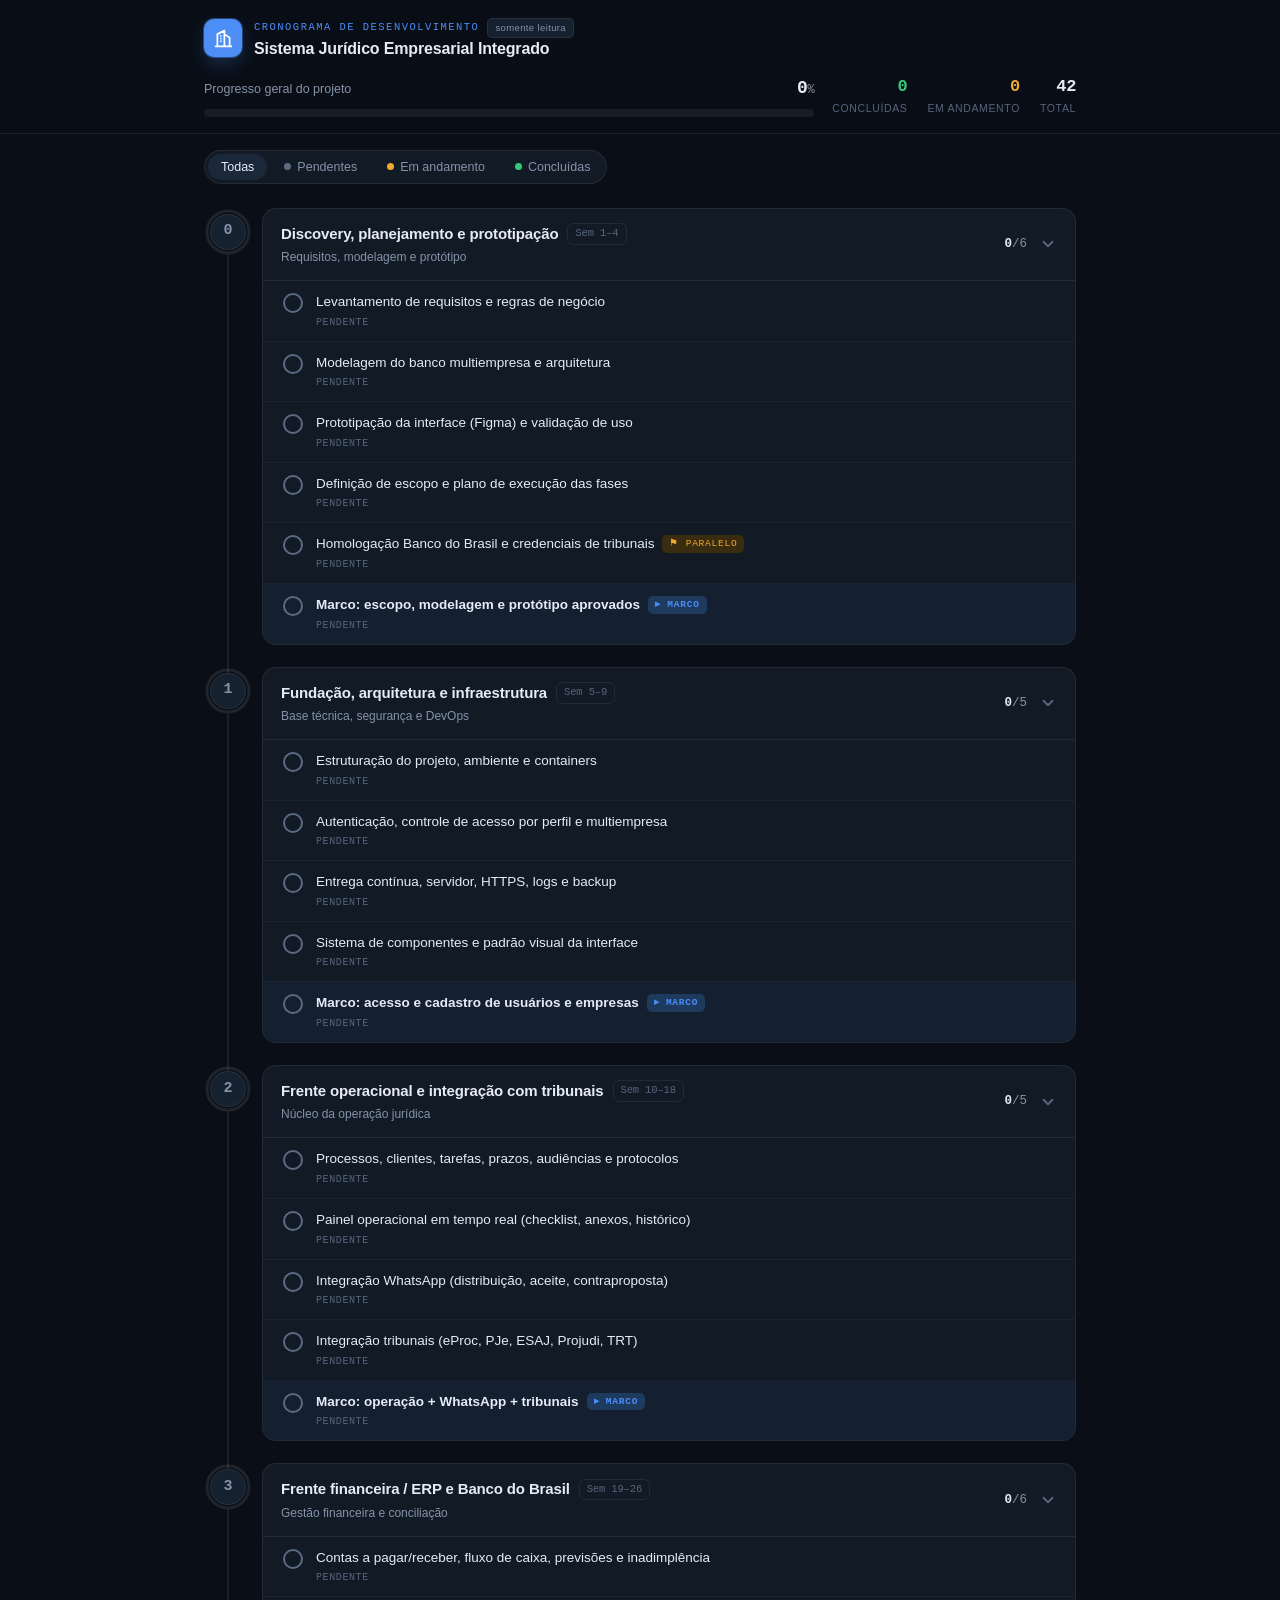
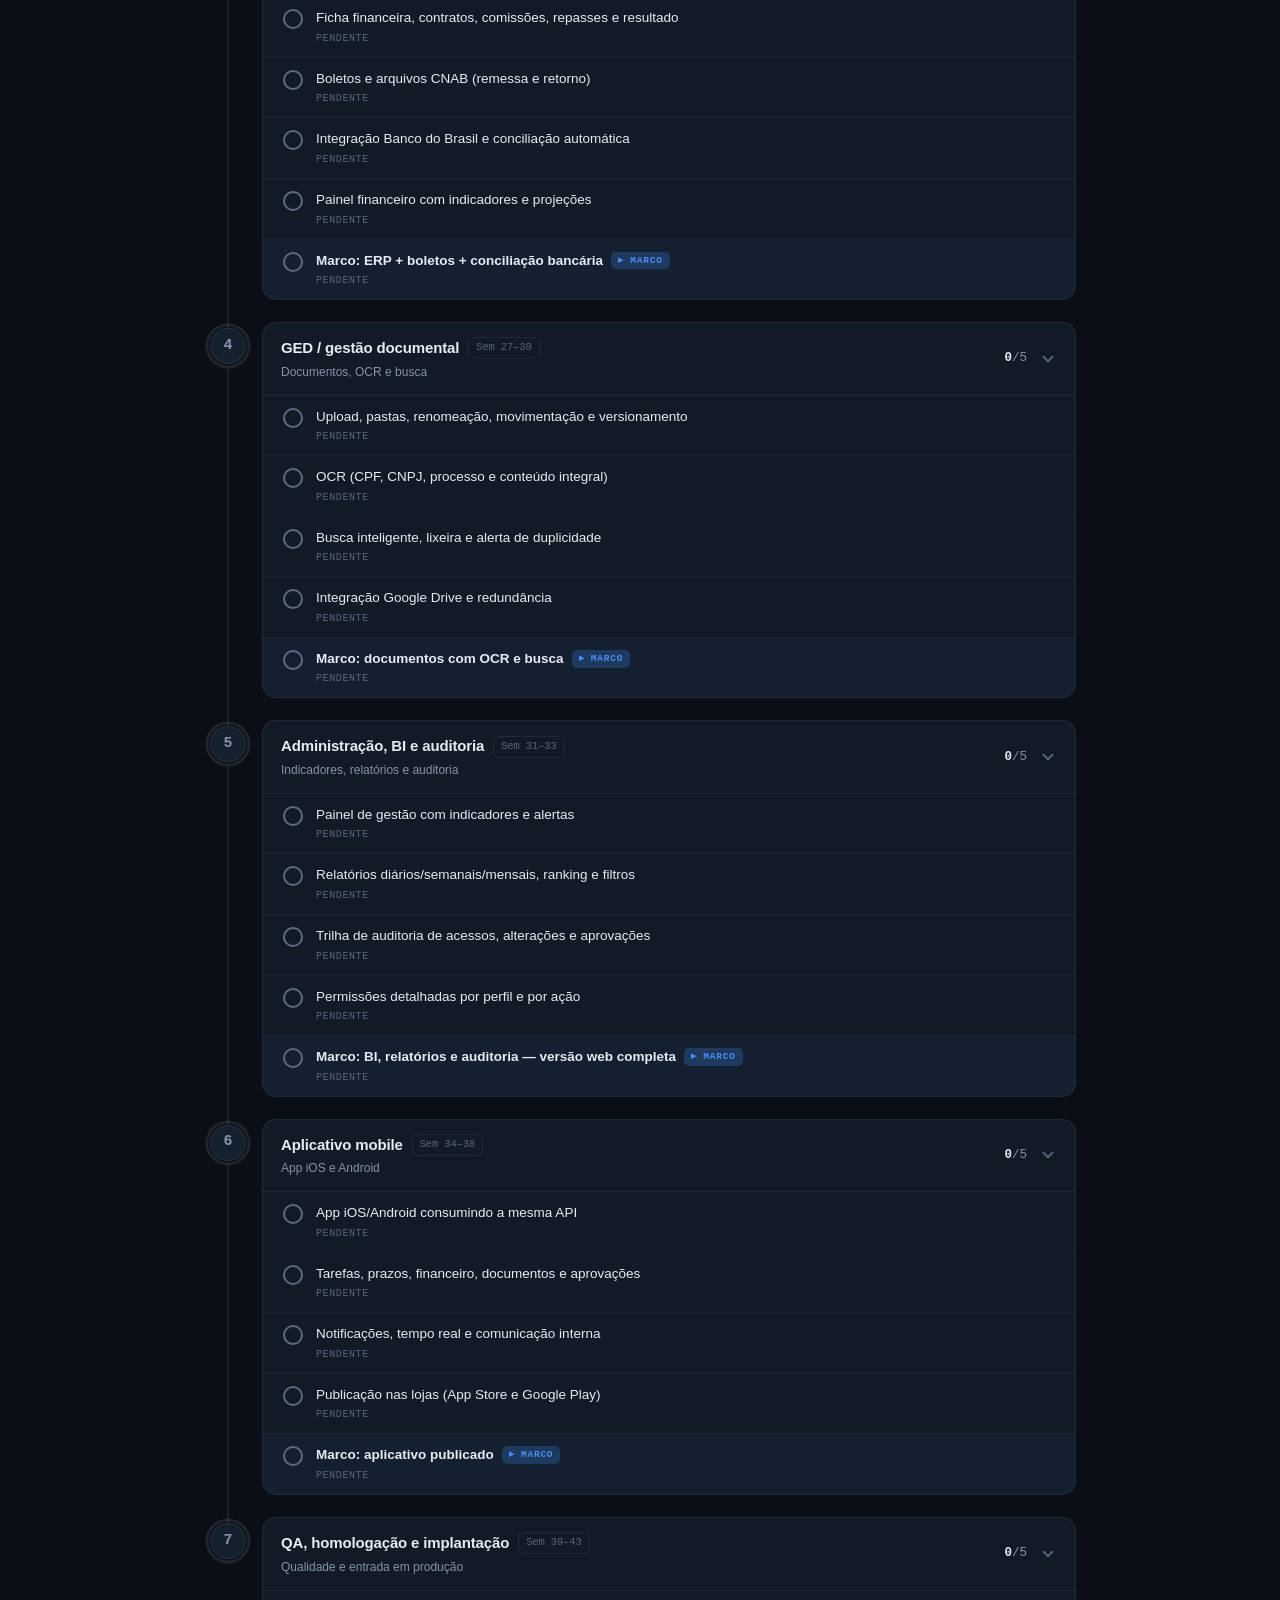
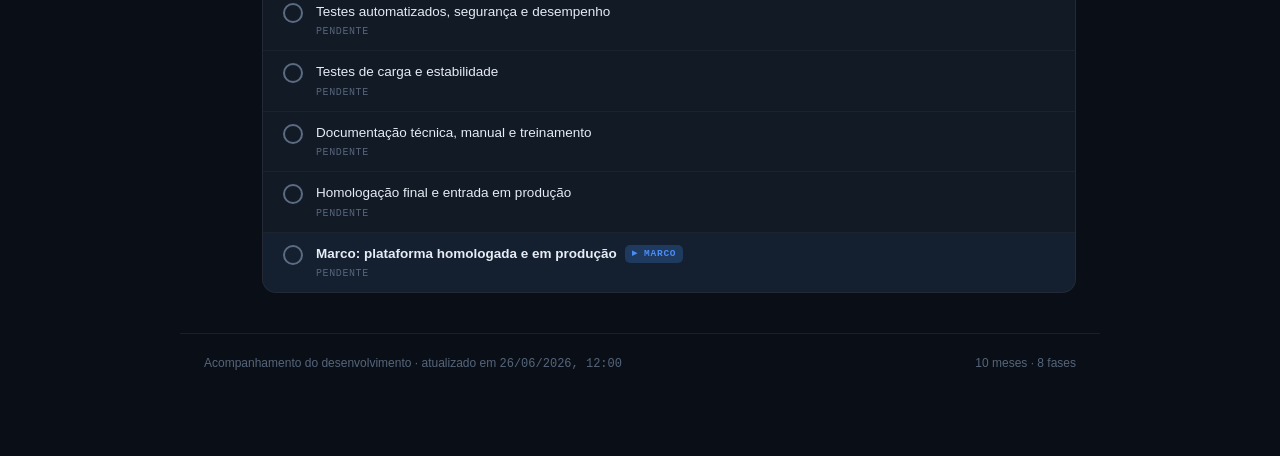
==== index.html @ 752a96cf "upload" ====
<!DOCTYPE html>
<html lang="pt-BR">
<head>
<meta charset="UTF-8">
<meta name="viewport" content="width=device-width, initial-scale=1.0">
<title>Cronograma · Sistema Jurídico Empresarial Integrado</title>
<link rel="stylesheet" href="style.css">
</head>
<body>

<header>
  <div class="head-inner">
    <div class="brand">
      <div class="mark">
        <svg viewBox="0 0 24 24" fill="none" stroke="#fff" stroke-width="2" stroke-linecap="round" stroke-linejoin="round"><path d="M3 21h18M5 21V7l8-4v18M19 21V11l-6-4"/><path d="M9 9v.01M9 12v.01M9 15v.01"/></svg>
      </div>
      <div>
        <div class="eyebrow">Cronograma de desenvolvimento <span class="ro-badge">somente leitura</span></div>
        <h1>Sistema Jurídico Empresarial Integrado</h1>
      </div>
    </div>
    <div class="prog-wrap">
      <div class="prog-main">
        <div class="prog-top">
          <span class="prog-label">Progresso geral do projeto</span>
          <span class="prog-pct"><span id="pctNum">0</span><span class="u">%</span></span>
        </div>
        <div class="bar"><div class="bar-fill" id="barFill"></div></div>
      </div>
      <div class="stats">
        <div class="stat done"><div class="v" id="stDone">0</div><div class="k">Concluídas</div></div>
        <div class="stat prog"><div class="v" id="stProg">0</div><div class="k">Em andamento</div></div>
        <div class="stat"><div class="v" id="stTotal">0</div><div class="k">Total</div></div>
      </div>
    </div>
  </div>
</header>

<div class="toolbar">
  <div class="filters">
    <button class="fbtn active" data-f="all">Todas</button>
    <button class="fbtn f-pend" data-f="0"><span class="dot"></span>Pendentes</button>
    <button class="fbtn f-prog" data-f="1"><span class="dot"></span>Em andamento</button>
    <button class="fbtn f-done" data-f="2"><span class="dot"></span>Concluídas</button>
  </div>
</div>

<main id="timeline"></main>

<footer>
  <span>Acompanhamento do desenvolvimento · atualizado em <span class="saved" id="updatedAt">—</span></span>
  <span>10 meses · 8 fases</span>
</footer>

<script src="cronograma.js"></script>
<script>
  // Carrega o progresso publicado (data.json). Se não existir, mostra tudo pendente.
  async function init(){
    let status = {}, updatedAt = null;
    try{
      const res = await fetch("data.json?ts=" + Date.now(), { cache:"no-store" });
      if(res.ok){ const d = await res.json(); status = d.status || {}; updatedAt = d.updatedAt || null; }
    }catch(e){ /* sem data.json ainda — segue com tudo pendente */ }
    buildTimeline(document.getElementById("timeline"), status, { editable:false });
    setupFilters();
    document.getElementById("updatedAt").textContent = fmtDate(updatedAt);
  }
  init();
</script>
</body>
</html>
---- style.css ----
:root{
  --bg:#0A0F17; --card:#121A26; --card-2:#162130; --hover:#1B2839;
  --line:rgba(255,255,255,.07); --line-2:rgba(255,255,255,.12);
  --txt:#E6ECF5; --muted:#8493A8; --faint:#56657B;
  --blue:#4C8DF6; --blue-d:#1E3A5F;
  --slate:#5B6B82; --amber:#F0A92E; --amber-d:#3A2C10;
  --green:#34C977; --green-d:#10301F;
  --r:10px; --r-lg:14px;
  --mono:ui-monospace,'SF Mono','JetBrains Mono',Menlo,Consolas,monospace;
  --sans:-apple-system,BlinkMacSystemFont,'Segoe UI','Inter',Roboto,Helvetica,Arial,sans-serif;
}
*{margin:0;padding:0;box-sizing:border-box}
html{-webkit-text-size-adjust:100%}
body{
  font-family:var(--sans);background:var(--bg);
  background-image:radial-gradient(1200px 600px at 80% -10%,rgba(76,141,246,.08),transparent 60%);
  color:var(--txt);line-height:1.5;-webkit-font-smoothing:antialiased;min-height:100vh;padding-bottom:64px;
}
::selection{background:rgba(76,141,246,.3)}

/* HEADER */
header{position:sticky;top:0;z-index:50;background:rgba(10,15,23,.82);
  backdrop-filter:blur(14px);border-bottom:1px solid var(--line)}
.head-inner{max-width:920px;margin:0 auto;padding:18px 24px 16px}
.brand{display:flex;align-items:center;gap:12px;margin-bottom:16px}
.mark{width:38px;height:38px;border-radius:10px;background:var(--blue);
  display:flex;align-items:center;justify-content:center;flex-shrink:0;
  box-shadow:0 0 0 1px rgba(76,141,246,.4),0 8px 24px -8px rgba(76,141,246,.6)}
.mark svg{width:21px;height:21px}
.brand h1{font-size:16px;font-weight:600;letter-spacing:-.01em;line-height:1.2}
.brand .eyebrow{font-family:var(--mono);font-size:10.5px;letter-spacing:.14em;
  text-transform:uppercase;color:var(--blue);font-weight:500;margin-bottom:1px;
  display:flex;align-items:center;gap:8px}
.ro-badge{font-family:var(--sans);font-size:9.5px;letter-spacing:.04em;color:var(--muted);
  background:var(--card-2);border:1px solid var(--line);padding:2px 7px;border-radius:5px;text-transform:none}

.prog-wrap{display:flex;align-items:center;gap:18px;flex-wrap:wrap}
.prog-main{flex:1;min-width:220px}
.prog-top{display:flex;justify-content:space-between;align-items:baseline;margin-bottom:7px}
.prog-label{font-size:12.5px;color:var(--muted)}
.prog-pct{font-family:var(--mono);font-size:18px;font-weight:600;color:var(--txt);letter-spacing:-.02em}
.prog-pct .u{font-size:12px;color:var(--muted);font-weight:500}
.bar{height:8px;border-radius:99px;background:rgba(255,255,255,.06);overflow:hidden;position:relative}
.bar-fill{height:100%;border-radius:99px;background:linear-gradient(90deg,#2EA866,#34C977);
  width:0;transition:width .5s cubic-bezier(.4,0,.2,1)}
.stats{display:flex;gap:20px}
.stat{text-align:right}
.stat .v{font-family:var(--mono);font-size:17px;font-weight:600;letter-spacing:-.02em}
.stat .k{font-size:10.5px;color:var(--faint);text-transform:uppercase;letter-spacing:.06em;margin-top:1px}
.stat.done .v{color:var(--green)} .stat.prog .v{color:var(--amber)}

/* ADMIN banner */
.admin-banner{max-width:920px;margin:14px auto 0;padding:0 24px}
.admin-banner .inner{background:var(--card);border:1px solid var(--line);border-left:3px solid var(--blue);
  border-radius:10px;padding:12px 16px;font-size:12.5px;color:var(--muted);line-height:1.55}
.admin-banner b{color:var(--txt);font-weight:600}

/* TOOLBAR */
.toolbar{max-width:920px;margin:0 auto;padding:16px 24px 4px;display:flex;align-items:center;gap:8px;flex-wrap:wrap}
.filters{display:flex;gap:4px;background:var(--card);border:1px solid var(--line);border-radius:99px;padding:3px}
.fbtn{border:none;background:none;color:var(--muted);font-family:var(--sans);font-size:12.5px;font-weight:500;
  padding:6px 13px;border-radius:99px;cursor:pointer;transition:.15s;white-space:nowrap;display:flex;align-items:center;gap:6px}
.fbtn:hover{color:var(--txt)}
.fbtn.active{background:var(--hover);color:var(--txt)}
.fbtn .dot{width:7px;height:7px;border-radius:50%}
.fbtn.f-pend .dot{background:var(--slate)} .fbtn.f-prog .dot{background:var(--amber)} .fbtn.f-done .dot{background:var(--green)}
.spacer{flex:1}
.tbtn{border:1px solid var(--line);background:var(--card);color:var(--muted);font-family:var(--sans);
  font-size:12.5px;font-weight:500;padding:7px 13px;border-radius:9px;cursor:pointer;transition:.15s;
  display:flex;align-items:center;gap:7px}
.tbtn:hover{background:var(--hover);color:var(--txt);border-color:var(--line-2)}
.tbtn svg{width:14px;height:14px}
.tbtn.primary{background:var(--blue-d);border-color:rgba(76,141,246,.4);color:#CFE0FB}
.tbtn.primary:hover{background:#244B79;color:#fff}
.tbtn.danger:hover{color:#FF6B6B;border-color:rgba(255,107,107,.3)}

/* TIMELINE */
main{max-width:920px;margin:0 auto;padding:20px 24px 0}
.phase{position:relative;padding-left:58px;padding-bottom:8px}
.phase:last-child{padding-bottom:0}
.phase::before{content:"";position:absolute;left:23px;top:46px;bottom:-8px;width:2px;background:var(--line);border-radius:2px}
.phase:last-child::before{display:none}
.phase.done::before{background:linear-gradient(180deg,var(--green),rgba(52,201,119,.25))}

.node{position:absolute;left:0;top:0;width:48px;height:48px;cursor:pointer}
.node svg{transform:rotate(-90deg)}
.node .track{stroke:rgba(255,255,255,.09)}
.node .arc{stroke:var(--blue);transition:stroke-dashoffset .5s ease,stroke .3s}
.node.done .arc{stroke:var(--green)}
.node .center{position:absolute;inset:6px;border-radius:50%;background:var(--card-2);border:1px solid var(--line);
  display:flex;align-items:center;justify-content:center;font-family:var(--mono);font-size:15px;font-weight:600;
  color:var(--muted);transition:.3s}
.node.done .center{background:var(--green-d);border-color:rgba(52,201,119,.4);color:var(--green)}
.node.active .center{color:var(--txt)}
.node .center svg{width:18px;height:18px;transform:none}

.pcard{background:var(--card);border:1px solid var(--line);border-radius:var(--r-lg);overflow:hidden;margin-bottom:14px;transition:border-color .2s}
.pcard:hover{border-color:var(--line-2)}
.phead{display:flex;align-items:center;gap:12px;padding:14px 18px;cursor:pointer;user-select:none}
.phead:hover{background:rgba(255,255,255,.015)}
.ptitle{flex:1;min-width:0}
.ptitle .nm{font-size:15px;font-weight:600;letter-spacing:-.01em;display:flex;align-items:center;gap:9px}
.ptitle .wk{font-family:var(--mono);font-size:10.5px;color:var(--faint);font-weight:500;padding:2px 7px;border:1px solid var(--line);border-radius:6px;white-space:nowrap}
.ptitle .meta{font-size:12px;color:var(--muted);margin-top:3px}
.pcount{font-family:var(--mono);font-size:12.5px;color:var(--muted);white-space:nowrap}
.pcount b{color:var(--txt);font-weight:600}
.chev{color:var(--faint);transition:transform .25s;flex-shrink:0}
.chev svg{width:18px;height:18px;display:block}
.pcard.collapsed .chev{transform:rotate(-90deg)}

.tasks{border-top:1px solid var(--line);max-height:2000px;overflow:hidden;transition:max-height .3s ease}
.pcard.collapsed .tasks{max-height:0;border-top-color:transparent}

.task{display:flex;align-items:flex-start;gap:13px;padding:11px 18px 11px 20px;
  border-bottom:1px solid rgba(255,255,255,.04);transition:background .15s;cursor:pointer}
.task:last-child{border-bottom:none}
.task:hover{background:rgba(255,255,255,.02)}
.task.hidden{display:none}
.tdot{width:20px;height:20px;border-radius:50%;border:2px solid var(--slate);flex-shrink:0;margin-top:1px;
  position:relative;transition:.2s;display:flex;align-items:center;justify-content:center}
.tdot svg{width:12px;height:12px;opacity:0;transition:.2s;color:#06140C}
.task[data-s="1"] .tdot{border-color:var(--amber);background:transparent}
.task[data-s="1"] .tdot::after{content:"";width:9px;height:9px;border-radius:50%;background:var(--amber)}
.task[data-s="2"] .tdot{border-color:var(--green);background:var(--green)}
.task[data-s="2"] .tdot svg{opacity:1}
.task:active .tdot{transform:scale(.85)}
.tbody{flex:1;min-width:0}
.ttext{font-size:13.5px;color:var(--txt);transition:.2s;line-height:1.45}
.task[data-s="2"] .ttext{color:var(--muted);text-decoration:line-through;text-decoration-color:rgba(255,255,255,.2)}
.tstatus{font-family:var(--mono);font-size:10px;text-transform:uppercase;letter-spacing:.06em;margin-top:3px;color:var(--faint);transition:.2s}
.task[data-s="1"] .tstatus{color:var(--amber)} .task[data-s="2"] .tstatus{color:var(--green)}
.task.milestone .ttext{font-weight:600}
.task.milestone{background:rgba(76,141,246,.04)}
.mflag{display:inline-flex;align-items:center;gap:5px;font-family:var(--mono);font-size:9.5px;text-transform:uppercase;
  letter-spacing:.08em;color:var(--blue);background:var(--blue-d);padding:2px 7px;border-radius:5px;margin-left:8px;vertical-align:2px}

/* read-only mode: client cannot edit */
main.readonly .task{cursor:default}
main.readonly .task:hover{background:transparent}
main.readonly .task:active .tdot{transform:none}
main.readonly .node{cursor:default}

footer{max-width:920px;margin:40px auto 0;padding:20px 24px;border-top:1px solid var(--line);
  font-size:12px;color:var(--faint);display:flex;justify-content:space-between;flex-wrap:wrap;gap:8px}
footer .saved{font-family:var(--mono)}
footer a{color:var(--muted);text-decoration:none}footer a:hover{color:var(--blue)}

/* toast */
.toast{position:fixed;bottom:24px;left:50%;transform:translateX(-50%) translateY(20px);background:var(--card-2);
  border:1px solid var(--line-2);color:var(--txt);font-size:13px;padding:11px 18px;border-radius:10px;
  box-shadow:0 12px 40px -8px rgba(0,0,0,.6);opacity:0;pointer-events:none;transition:.25s;z-index:100;
  display:flex;align-items:center;gap:9px}
.toast.show{opacity:1;transform:translateX(-50%) translateY(0)}
.toast svg{width:16px;height:16px;color:var(--green)}

@media(max-width:560px){
  .head-inner,.toolbar,main,.admin-banner{padding-left:16px;padding-right:16px}
  .stats{width:100%;justify-content:flex-start;gap:24px}
  .stat{text-align:left}
  .phase{padding-left:50px}
  .ptitle .wk{display:none}
  .phead{padding:12px 14px}
  .task{padding:11px 14px 11px 16px}
}
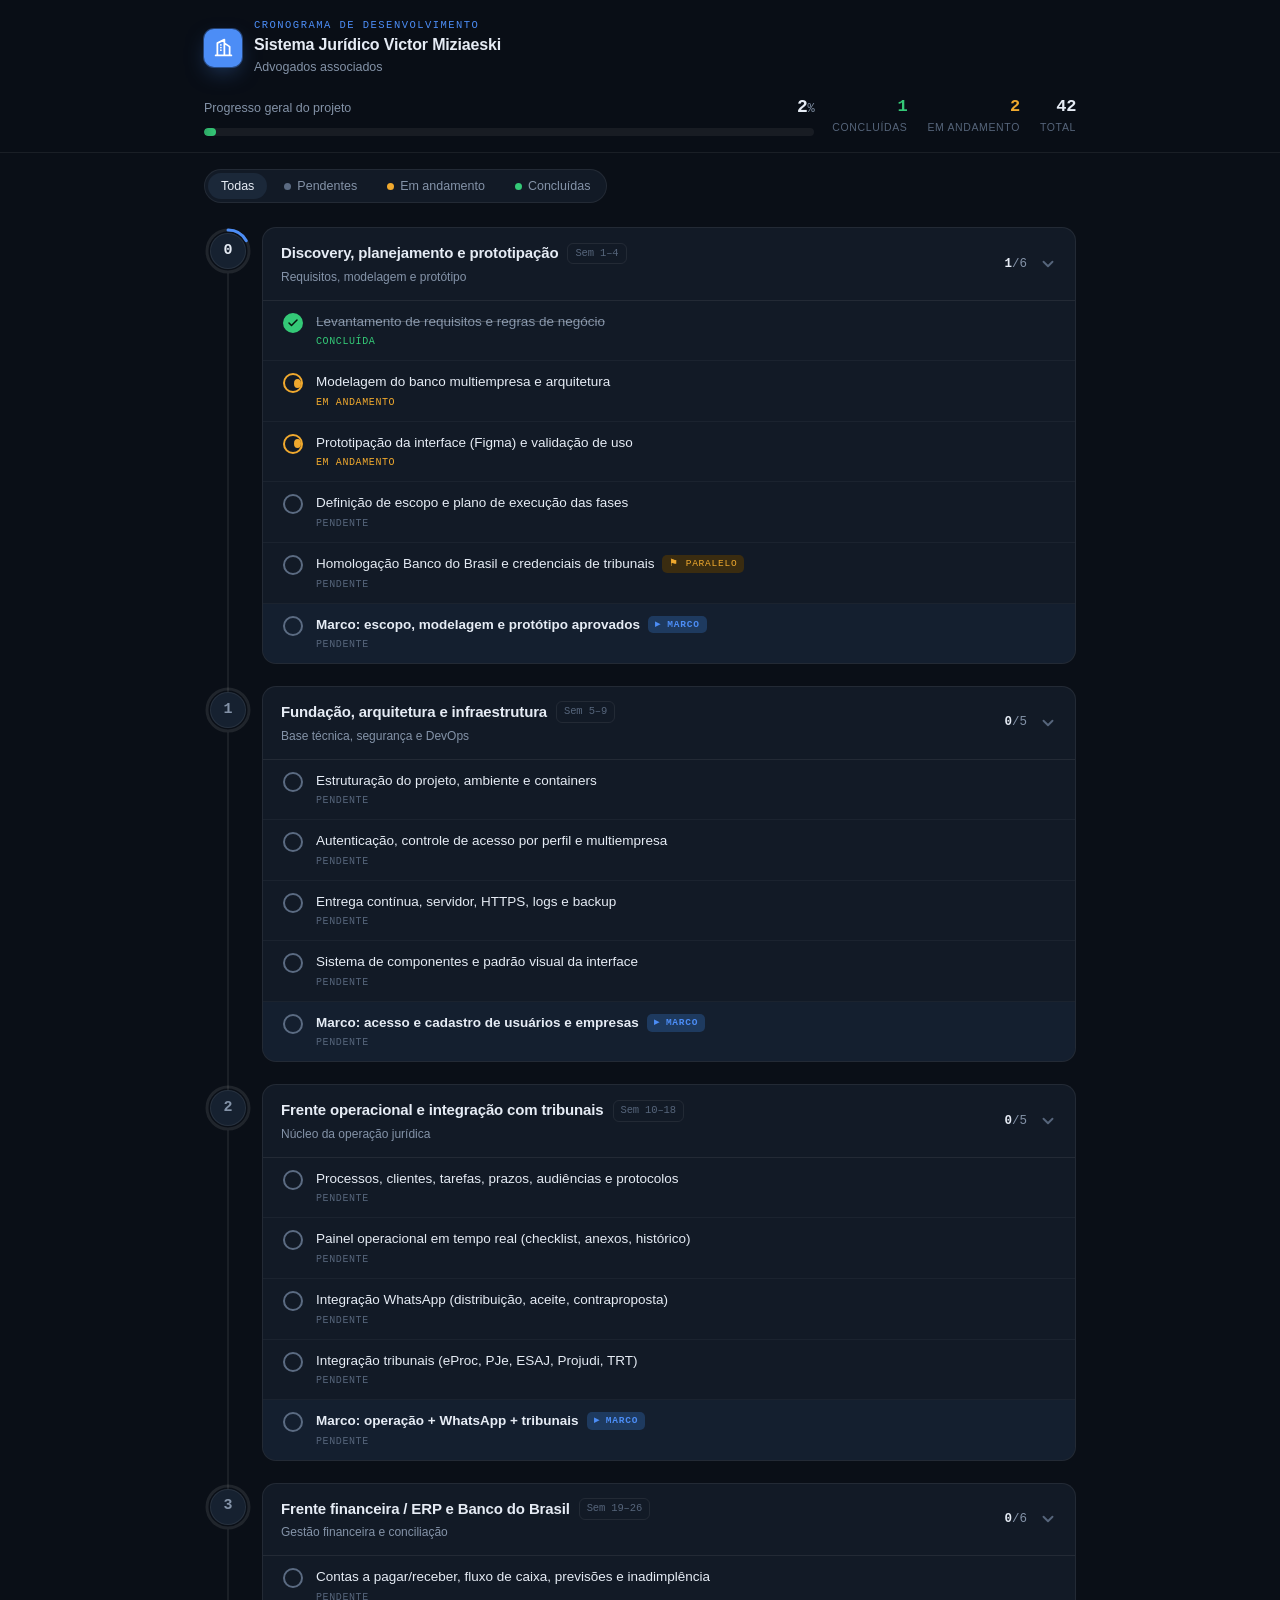
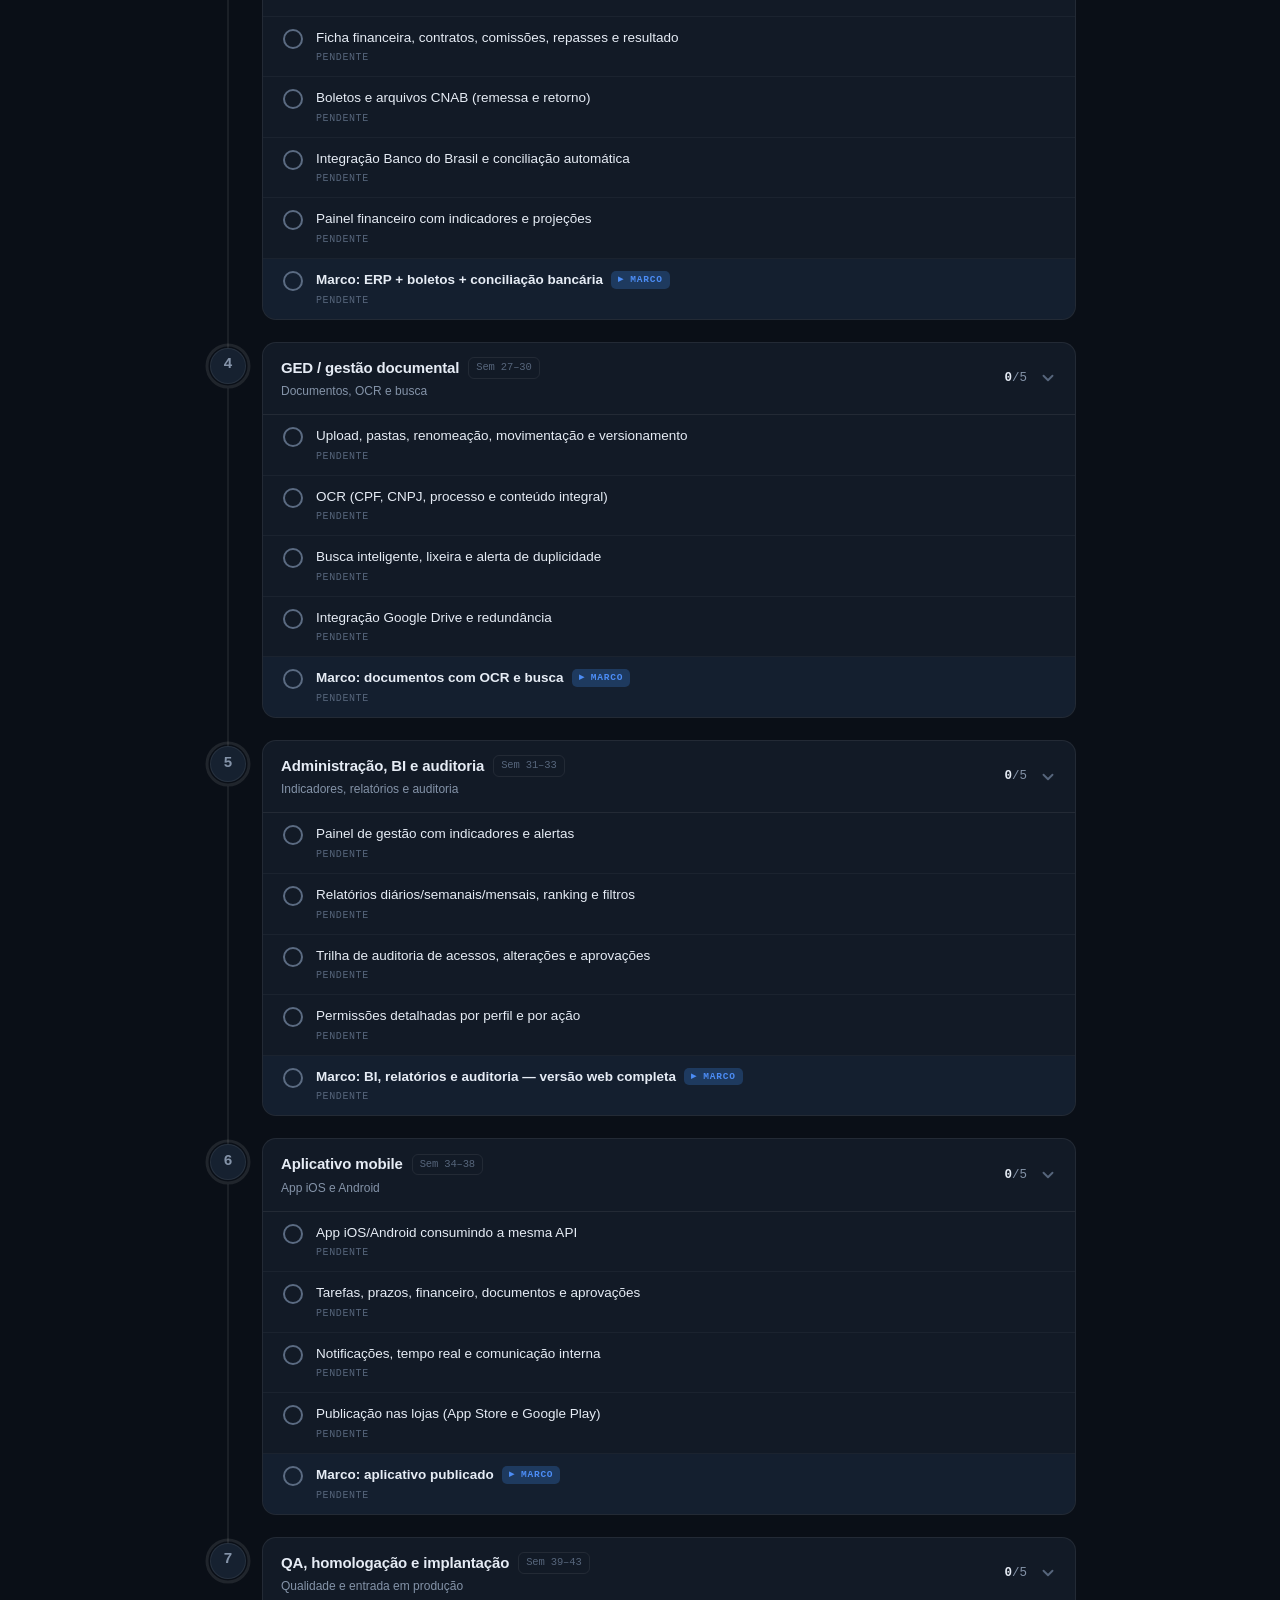
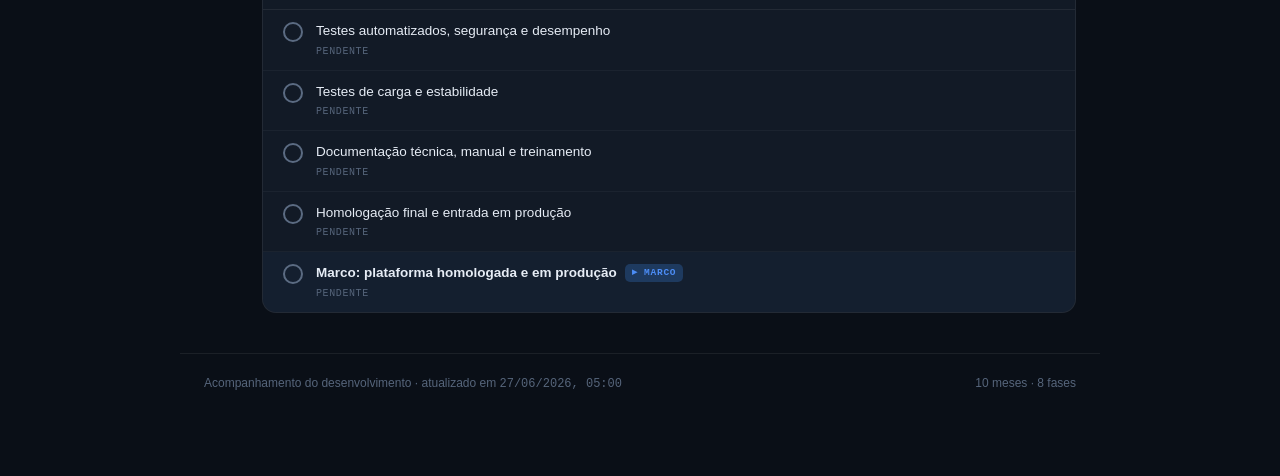
==== commit 420aaac5: "ajuste titulo e nome" ====
--- a/index.html
+++ b/index.html
@@ -3,7 +3,7 @@
 <head>
 <meta charset="UTF-8">
 <meta name="viewport" content="width=device-width, initial-scale=1.0">
-<title>Cronograma · Sistema Jurídico Empresarial Integrado</title>
+<title>Cronograma · Sistema Jurídico Victor Miziaeski</title>
 <link rel="stylesheet" href="style.css">
 </head>
 <body>
@@ -15,8 +15,9 @@
         <svg viewBox="0 0 24 24" fill="none" stroke="#fff" stroke-width="2" stroke-linecap="round" stroke-linejoin="round"><path d="M3 21h18M5 21V7l8-4v18M19 21V11l-6-4"/><path d="M9 9v.01M9 12v.01M9 15v.01"/></svg>
       </div>
       <div>
-        <div class="eyebrow">Cronograma de desenvolvimento <span class="ro-badge">somente leitura</span></div>
-        <h1>Sistema Jurídico Empresarial Integrado</h1>
+        <div class="eyebrow">Cronograma de desenvolvimento</div>
+        <h1>Sistema Jurídico Victor Miziaeski</h1>
+        <span class="prog-label">Advogados associados</span>
       </div>
     </div>
     <div class="prog-wrap">
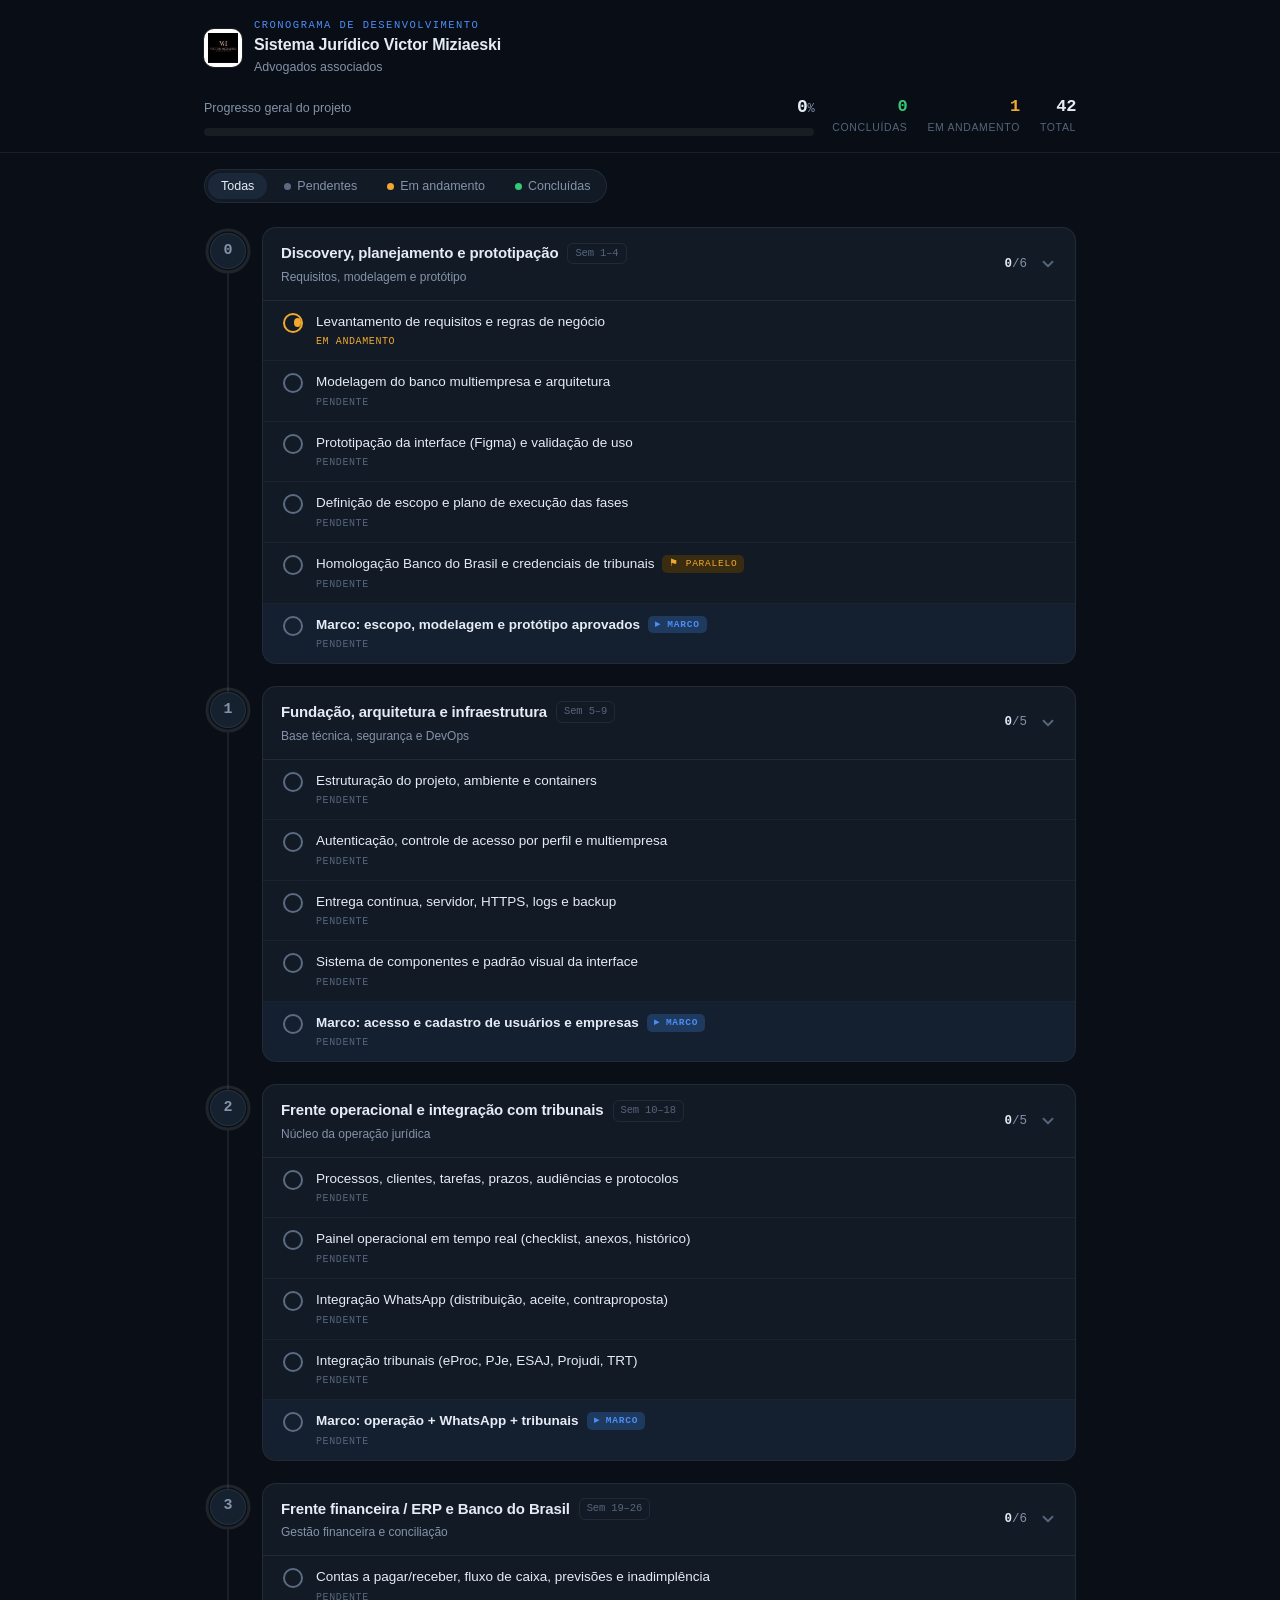
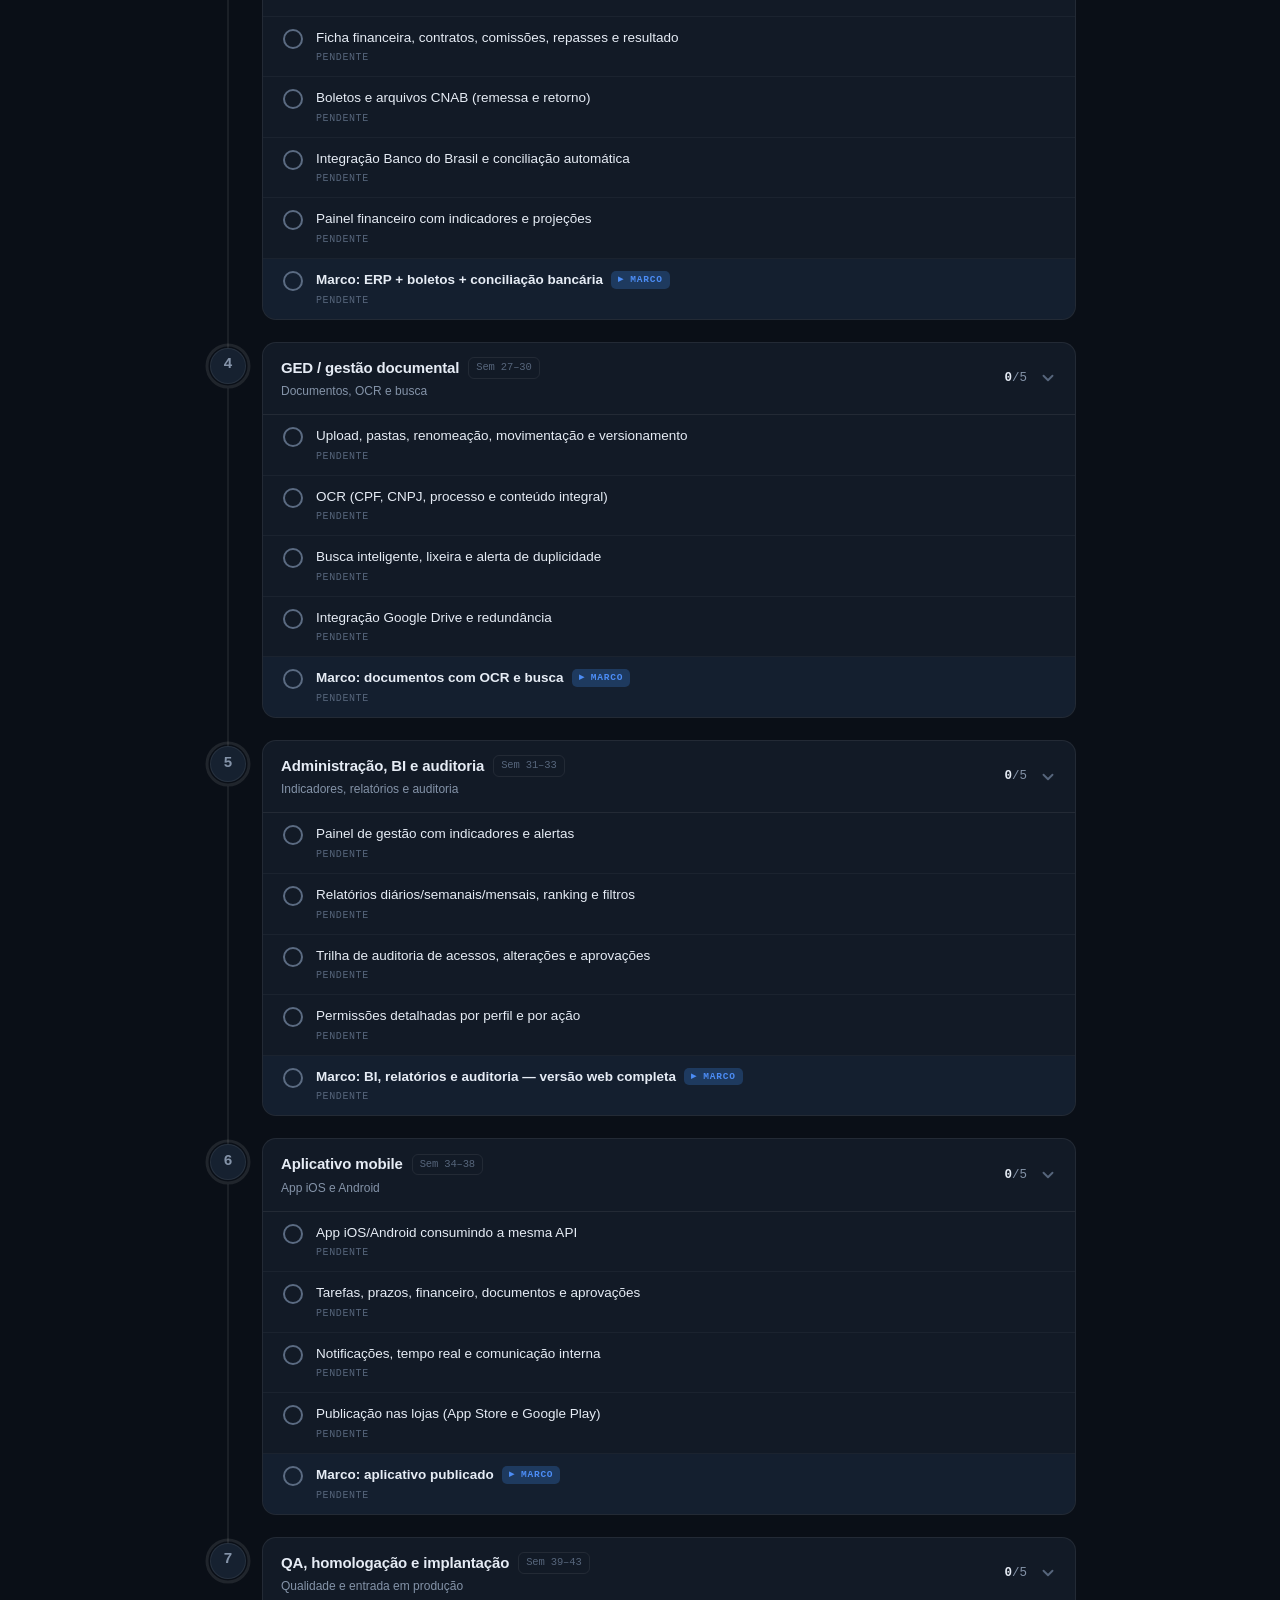
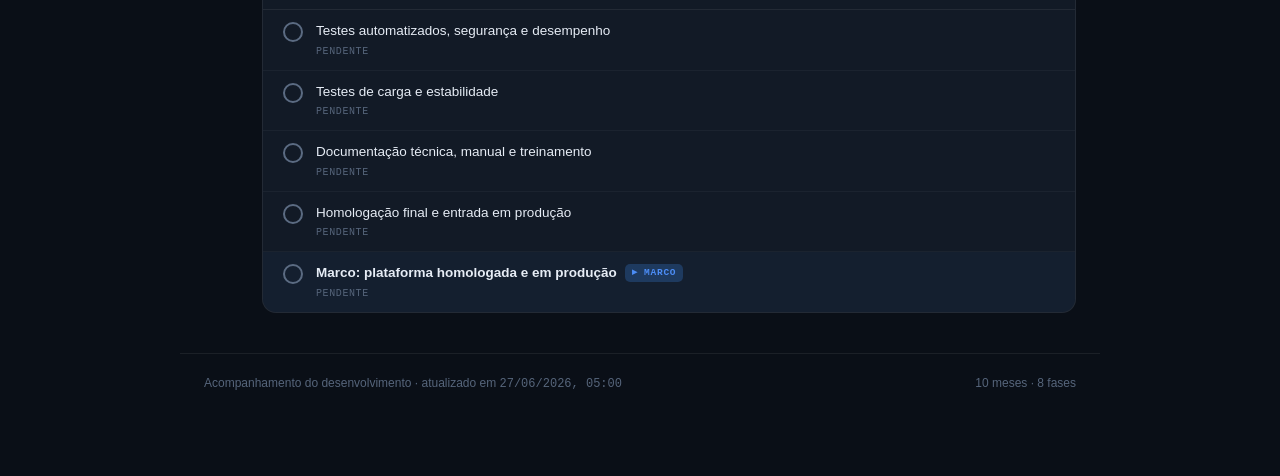
==== commit 58094c3c: "troca de logo" ====
--- a/index.html
+++ b/index.html
@@ -1,72 +1,86 @@
 <!DOCTYPE html>
 <html lang="pt-BR">
+
 <head>
-<meta charset="UTF-8">
-<meta name="viewport" content="width=device-width, initial-scale=1.0">
-<title>Cronograma · Sistema Jurídico Victor Miziaeski</title>
-<link rel="stylesheet" href="style.css">
+  <meta charset="UTF-8">
+  <meta name="viewport" content="width=device-width, initial-scale=1.0">
+  <title>Cronograma · Sistema Jurídico Victor Miziaeski</title>
+  <link rel="stylesheet" href="style.css">
 </head>
+
 <body>
 
-<header>
-  <div class="head-inner">
-    <div class="brand">
-      <div class="mark">
-        <svg viewBox="0 0 24 24" fill="none" stroke="#fff" stroke-width="2" stroke-linecap="round" stroke-linejoin="round"><path d="M3 21h18M5 21V7l8-4v18M19 21V11l-6-4"/><path d="M9 9v.01M9 12v.01M9 15v.01"/></svg>
+  <header>
+    <div class="head-inner">
+      <div class="brand">
+        <div class="mark">
+          <img src="logo.png" alt="Logo do escritório">
+        </div>
+        <div>
+          <div class="eyebrow">Cronograma de desenvolvimento</div>
+          <h1>Sistema Jurídico Victor Miziaeski</h1>
+          <span class="prog-label">Advogados associados</span>
+        </div>
       </div>
-      <div>
-        <div class="eyebrow">Cronograma de desenvolvimento</div>
-        <h1>Sistema Jurídico Victor Miziaeski</h1>
-        <span class="prog-label">Advogados associados</span>
+      <div class="prog-wrap">
+        <div class="prog-main">
+          <div class="prog-top">
+            <span class="prog-label">Progresso geral do projeto</span>
+            <span class="prog-pct"><span id="pctNum">0</span><span class="u">%</span></span>
+          </div>
+          <div class="bar">
+            <div class="bar-fill" id="barFill"></div>
+          </div>
+        </div>
+        <div class="stats">
+          <div class="stat done">
+            <div class="v" id="stDone">0</div>
+            <div class="k">Concluídas</div>
+          </div>
+          <div class="stat prog">
+            <div class="v" id="stProg">0</div>
+            <div class="k">Em andamento</div>
+          </div>
+          <div class="stat">
+            <div class="v" id="stTotal">0</div>
+            <div class="k">Total</div>
+          </div>
+        </div>
       </div>
     </div>
-    <div class="prog-wrap">
-      <div class="prog-main">
-        <div class="prog-top">
-          <span class="prog-label">Progresso geral do projeto</span>
-          <span class="prog-pct"><span id="pctNum">0</span><span class="u">%</span></span>
-        </div>
-        <div class="bar"><div class="bar-fill" id="barFill"></div></div>
-      </div>
-      <div class="stats">
-        <div class="stat done"><div class="v" id="stDone">0</div><div class="k">Concluídas</div></div>
-        <div class="stat prog"><div class="v" id="stProg">0</div><div class="k">Em andamento</div></div>
-        <div class="stat"><div class="v" id="stTotal">0</div><div class="k">Total</div></div>
-      </div>
+  </header>
+
+  <div class="toolbar">
+    <div class="filters">
+      <button class="fbtn active" data-f="all">Todas</button>
+      <button class="fbtn f-pend" data-f="0"><span class="dot"></span>Pendentes</button>
+      <button class="fbtn f-prog" data-f="1"><span class="dot"></span>Em andamento</button>
+      <button class="fbtn f-done" data-f="2"><span class="dot"></span>Concluídas</button>
     </div>
   </div>
-</header>
 
-<div class="toolbar">
-  <div class="filters">
-    <button class="fbtn active" data-f="all">Todas</button>
-    <button class="fbtn f-pend" data-f="0"><span class="dot"></span>Pendentes</button>
-    <button class="fbtn f-prog" data-f="1"><span class="dot"></span>Em andamento</button>
-    <button class="fbtn f-done" data-f="2"><span class="dot"></span>Concluídas</button>
-  </div>
-</div>
+  <main id="timeline"></main>
 
-<main id="timeline"></main>
+  <footer>
+    <span>Acompanhamento do desenvolvimento · atualizado em <span class="saved" id="updatedAt">—</span></span>
+    <span>10 meses · 8 fases</span>
+  </footer>
 
-<footer>
-  <span>Acompanhamento do desenvolvimento · atualizado em <span class="saved" id="updatedAt">—</span></span>
-  <span>10 meses · 8 fases</span>
-</footer>
+  <script src="cronograma.js"></script>
+  <script>
+    // Carrega o progresso publicado (data.json). Se não existir, mostra tudo pendente.
+    async function init() {
+      let status = {}, updatedAt = null;
+      try {
+        const res = await fetch("data.json?ts=" + Date.now(), { cache: "no-store" });
+        if (res.ok) { const d = await res.json(); status = d.status || {}; updatedAt = d.updatedAt || null; }
+      } catch (e) { /* sem data.json ainda — segue com tudo pendente */ }
+      buildTimeline(document.getElementById("timeline"), status, { editable: false });
+      setupFilters();
+      document.getElementById("updatedAt").textContent = fmtDate(updatedAt);
+    }
+    init();
+  </script>
+</body>
 
-<script src="cronograma.js"></script>
-<script>
-  // Carrega o progresso publicado (data.json). Se não existir, mostra tudo pendente.
-  async function init(){
-    let status = {}, updatedAt = null;
-    try{
-      const res = await fetch("data.json?ts=" + Date.now(), { cache:"no-store" });
-      if(res.ok){ const d = await res.json(); status = d.status || {}; updatedAt = d.updatedAt || null; }
-    }catch(e){ /* sem data.json ainda — segue com tudo pendente */ }
-    buildTimeline(document.getElementById("timeline"), status, { editable:false });
-    setupFilters();
-    document.getElementById("updatedAt").textContent = fmtDate(updatedAt);
-  }
-  init();
-</script>
-</body>
-</html>
+</html>
--- a/style.css
+++ b/style.css
@@ -27,6 +27,8 @@
   display:flex;align-items:center;justify-content:center;flex-shrink:0;
   box-shadow:0 0 0 1px rgba(76,141,246,.4),0 8px 24px -8px rgba(76,141,246,.6)}
 .mark svg{width:21px;height:21px}
+.mark:has(img){background:#fff;box-shadow:0 0 0 1px var(--line);padding:4px}
+.mark img{width:100%;height:100%;object-fit:contain;display:block}
 .brand h1{font-size:16px;font-weight:600;letter-spacing:-.01em;line-height:1.2}
 .brand .eyebrow{font-family:var(--mono);font-size:10.5px;letter-spacing:.14em;
   text-transform:uppercase;color:var(--blue);font-weight:500;margin-bottom:1px;
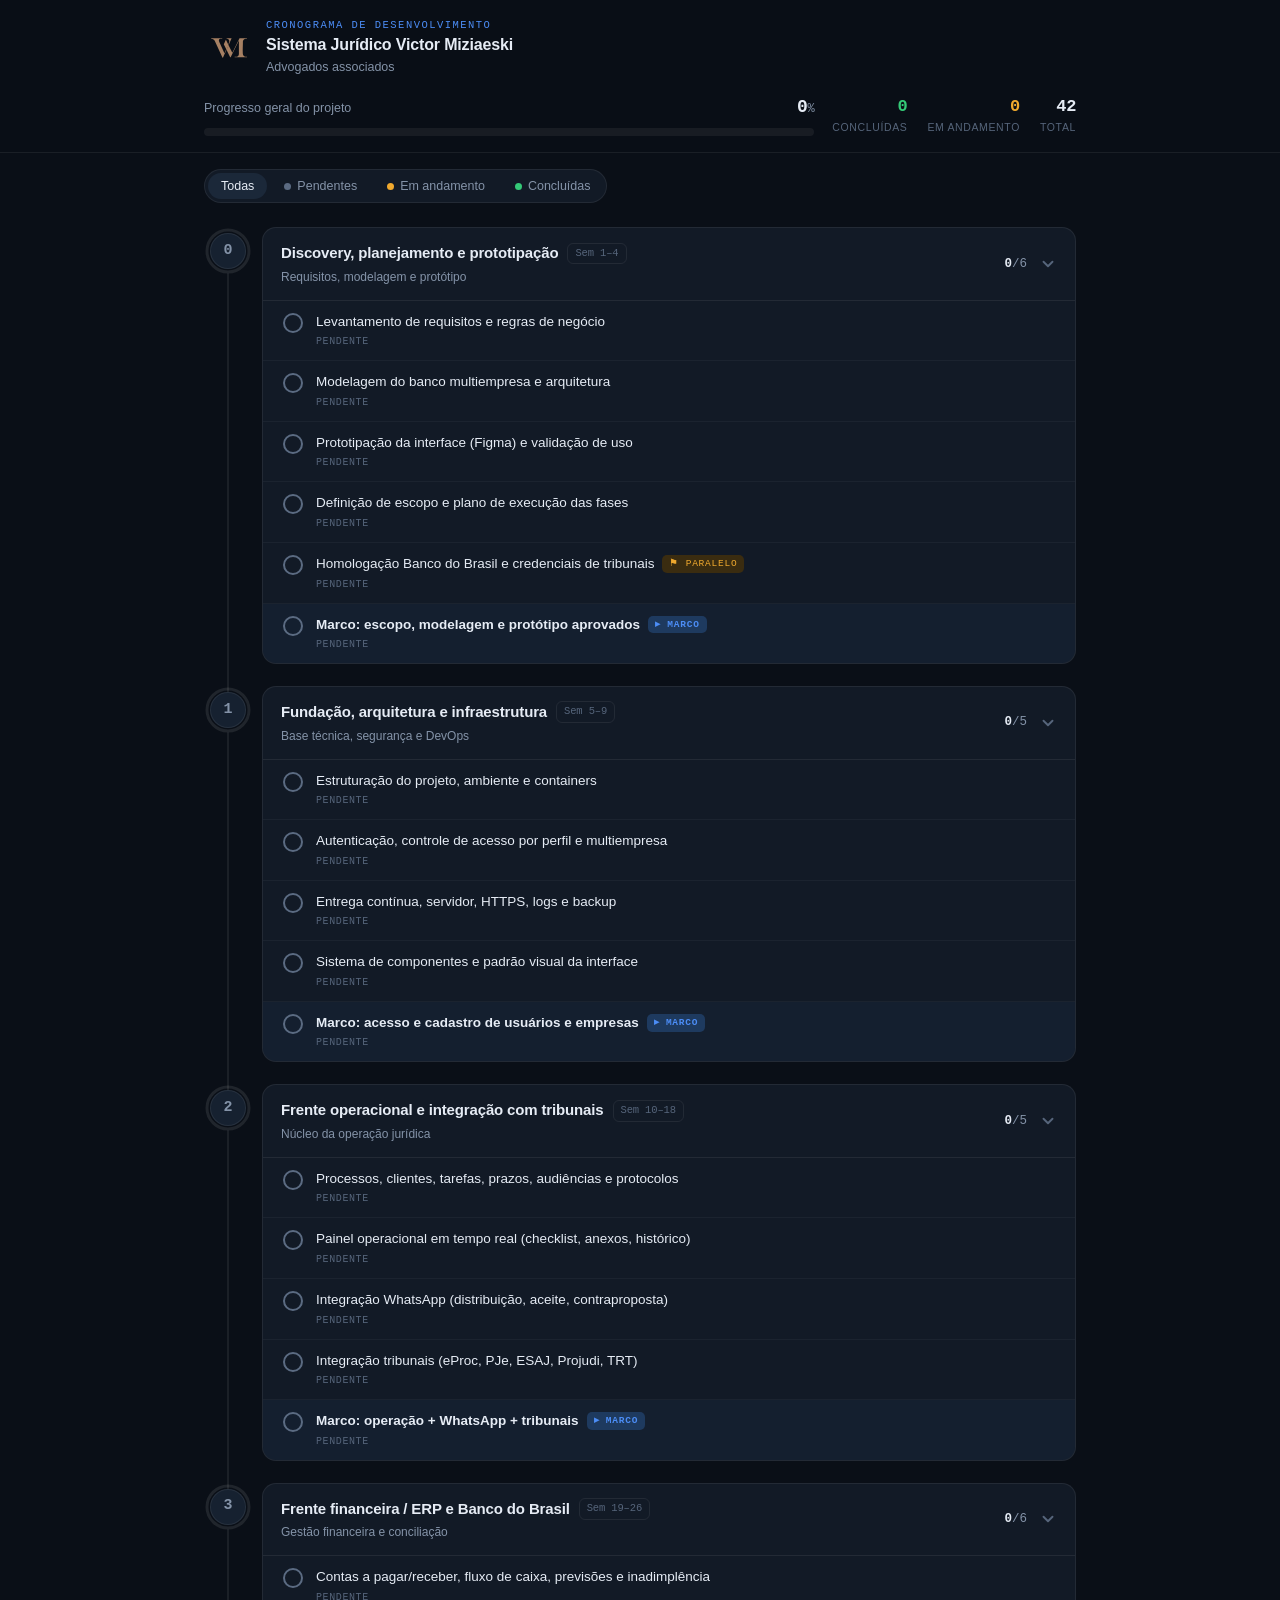
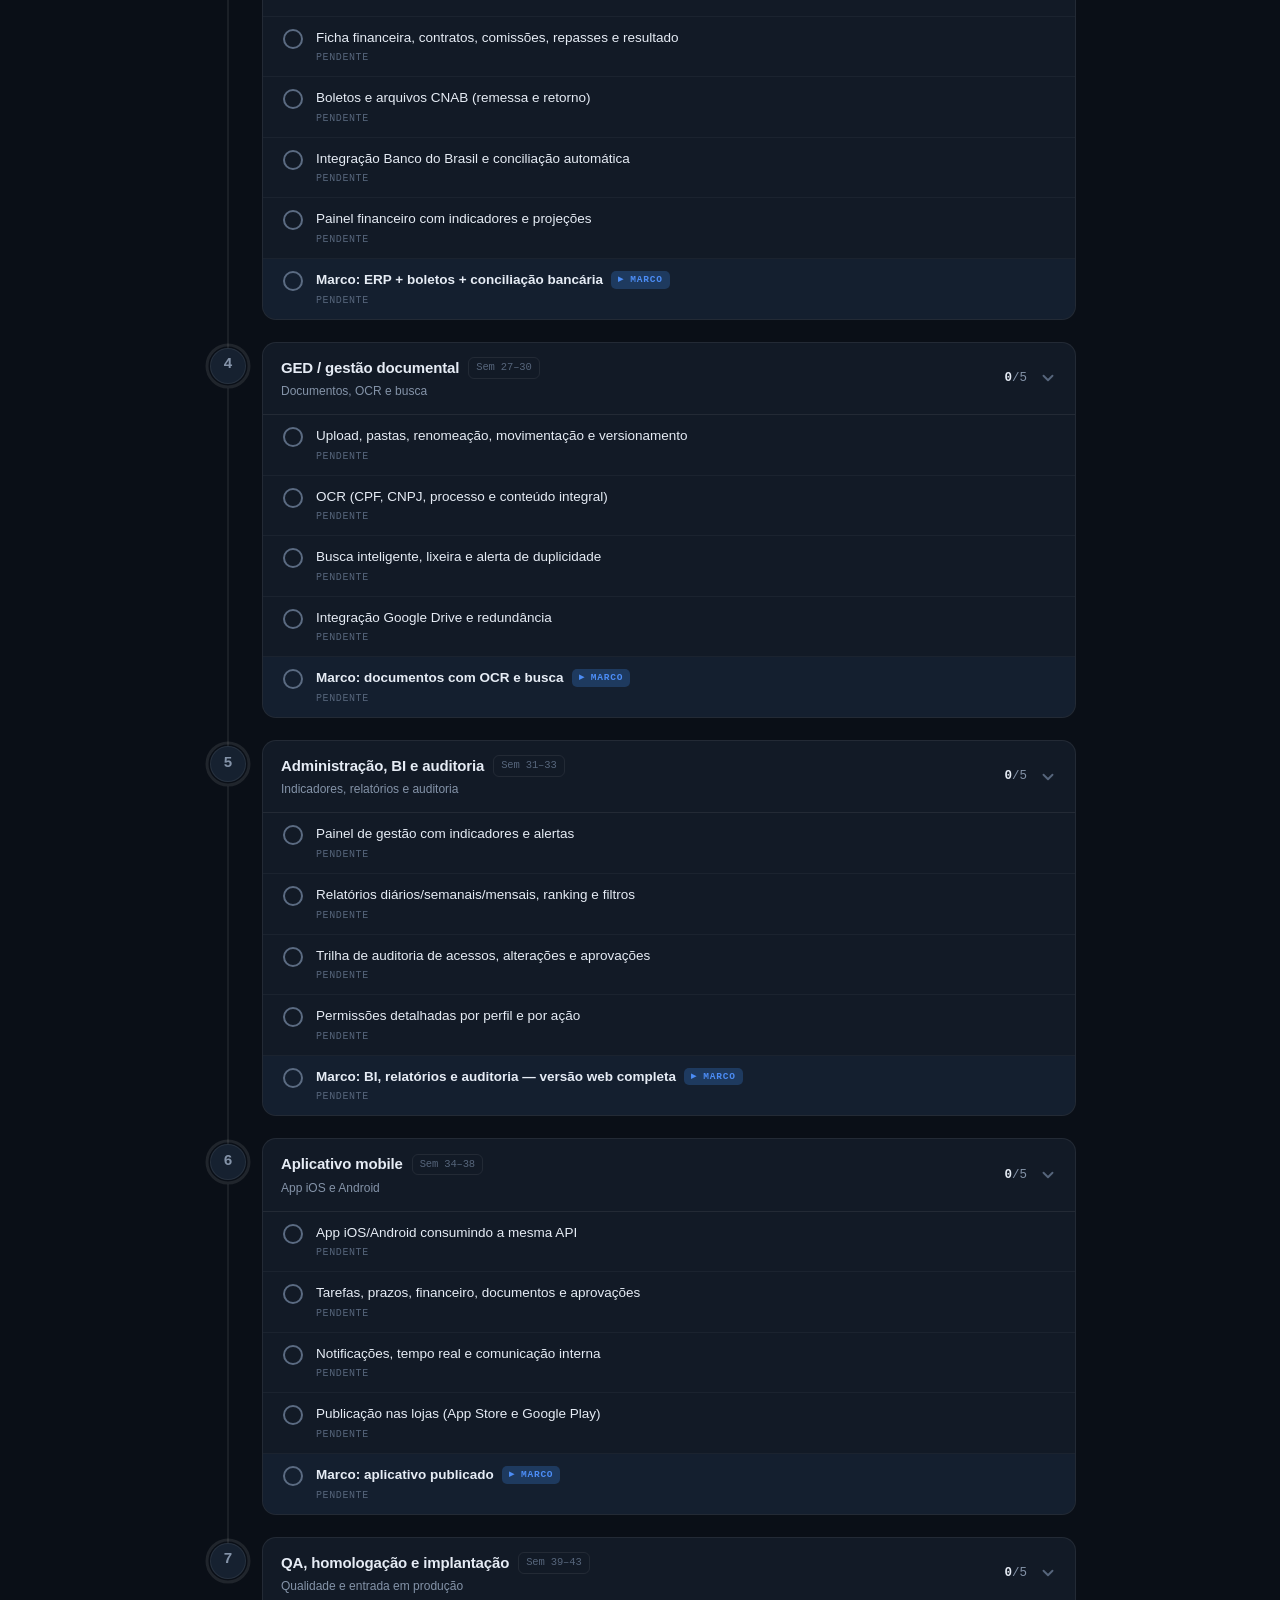
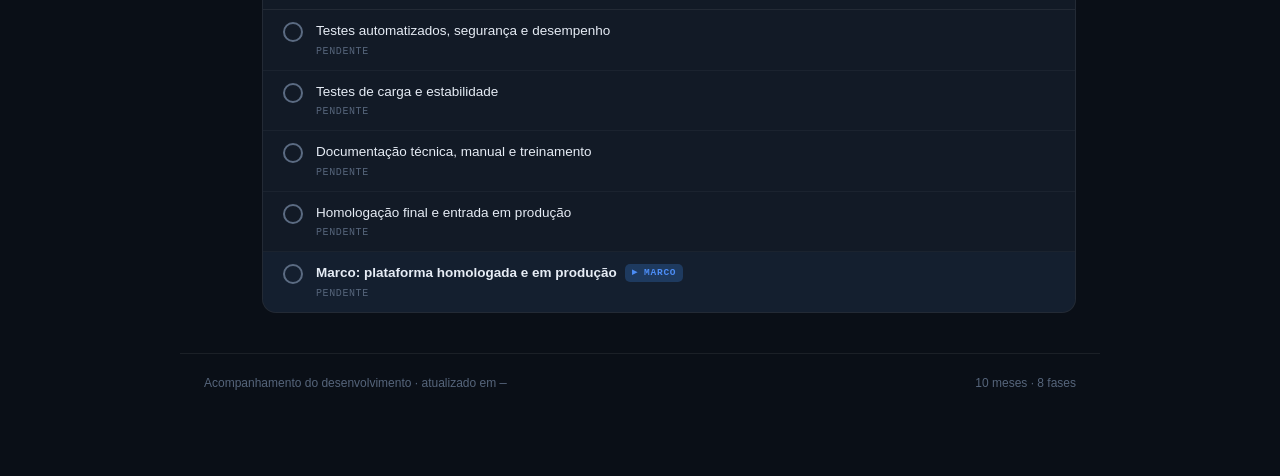
==== commit 634cb96a: "ajustado index e admin para pegar as imagens" ====
--- a/index.html
+++ b/index.html
@@ -6,6 +6,9 @@
   <meta name="viewport" content="width=device-width, initial-scale=1.0">
   <title>Cronograma · Sistema Jurídico Victor Miziaeski</title>
   <link rel="stylesheet" href="style.css">
+  <link rel="icon" href="favicon.ico" sizes="any">
+  <link rel="icon" type="image/png" href="favicon.png">
+  <link rel="apple-touch-icon" href="apple-touch-icon.png">
 </head>
 
 <body>
@@ -14,7 +17,7 @@
     <div class="head-inner">
       <div class="brand">
         <div class="mark">
-          <img src="logo.png" alt="Logo do escritório">
+          <img src="logo-icon.svg" alt="Victor Miziaeski Advogados Associados">
         </div>
         <div>
           <div class="eyebrow">Cronograma de desenvolvimento</div>
--- a/style.css
+++ b/style.css
@@ -1,166 +1,786 @@
-:root{
-  --bg:#0A0F17; --card:#121A26; --card-2:#162130; --hover:#1B2839;
-  --line:rgba(255,255,255,.07); --line-2:rgba(255,255,255,.12);
-  --txt:#E6ECF5; --muted:#8493A8; --faint:#56657B;
-  --blue:#4C8DF6; --blue-d:#1E3A5F;
-  --slate:#5B6B82; --amber:#F0A92E; --amber-d:#3A2C10;
-  --green:#34C977; --green-d:#10301F;
-  --r:10px; --r-lg:14px;
-  --mono:ui-monospace,'SF Mono','JetBrains Mono',Menlo,Consolas,monospace;
-  --sans:-apple-system,BlinkMacSystemFont,'Segoe UI','Inter',Roboto,Helvetica,Arial,sans-serif;
-}
-*{margin:0;padding:0;box-sizing:border-box}
-html{-webkit-text-size-adjust:100%}
-body{
-  font-family:var(--sans);background:var(--bg);
-  background-image:radial-gradient(1200px 600px at 80% -10%,rgba(76,141,246,.08),transparent 60%);
-  color:var(--txt);line-height:1.5;-webkit-font-smoothing:antialiased;min-height:100vh;padding-bottom:64px;
-}
-::selection{background:rgba(76,141,246,.3)}
+:root {
+  --bg: #0A0F17;
+  --card: #121A26;
+  --card-2: #162130;
+  --hover: #1B2839;
+  --line: rgba(255, 255, 255, .07);
+  --line-2: rgba(255, 255, 255, .12);
+  --txt: #E6ECF5;
+  --muted: #8493A8;
+  --faint: #56657B;
+  --blue: #4C8DF6;
+  --blue-d: #1E3A5F;
+  --slate: #5B6B82;
+  --amber: #F0A92E;
+  --amber-d: #3A2C10;
+  --green: #34C977;
+  --green-d: #10301F;
+  --r: 10px;
+  --r-lg: 14px;
+  --mono: ui-monospace, 'SF Mono', 'JetBrains Mono', Menlo, Consolas, monospace;
+  --sans: -apple-system, BlinkMacSystemFont, 'Segoe UI', 'Inter', Roboto, Helvetica, Arial, sans-serif;
+}
+
+* {
+  margin: 0;
+  padding: 0;
+  box-sizing: border-box
+}
+
+html {
+  -webkit-text-size-adjust: 100%
+}
+
+body {
+  font-family: var(--sans);
+  background: var(--bg);
+  background-image: radial-gradient(1200px 600px at 80% -10%, rgba(76, 141, 246, .08), transparent 60%);
+  color: var(--txt);
+  line-height: 1.5;
+  -webkit-font-smoothing: antialiased;
+  min-height: 100vh;
+  padding-bottom: 64px;
+}
+
+::selection {
+  background: rgba(76, 141, 246, .3)
+}
 
 /* HEADER */
-header{position:sticky;top:0;z-index:50;background:rgba(10,15,23,.82);
-  backdrop-filter:blur(14px);border-bottom:1px solid var(--line)}
-.head-inner{max-width:920px;margin:0 auto;padding:18px 24px 16px}
-.brand{display:flex;align-items:center;gap:12px;margin-bottom:16px}
-.mark{width:38px;height:38px;border-radius:10px;background:var(--blue);
-  display:flex;align-items:center;justify-content:center;flex-shrink:0;
-  box-shadow:0 0 0 1px rgba(76,141,246,.4),0 8px 24px -8px rgba(76,141,246,.6)}
-.mark svg{width:21px;height:21px}
-.mark:has(img){background:#fff;box-shadow:0 0 0 1px var(--line);padding:4px}
-.mark img{width:100%;height:100%;object-fit:contain;display:block}
-.brand h1{font-size:16px;font-weight:600;letter-spacing:-.01em;line-height:1.2}
-.brand .eyebrow{font-family:var(--mono);font-size:10.5px;letter-spacing:.14em;
-  text-transform:uppercase;color:var(--blue);font-weight:500;margin-bottom:1px;
-  display:flex;align-items:center;gap:8px}
-.ro-badge{font-family:var(--sans);font-size:9.5px;letter-spacing:.04em;color:var(--muted);
-  background:var(--card-2);border:1px solid var(--line);padding:2px 7px;border-radius:5px;text-transform:none}
-
-.prog-wrap{display:flex;align-items:center;gap:18px;flex-wrap:wrap}
-.prog-main{flex:1;min-width:220px}
-.prog-top{display:flex;justify-content:space-between;align-items:baseline;margin-bottom:7px}
-.prog-label{font-size:12.5px;color:var(--muted)}
-.prog-pct{font-family:var(--mono);font-size:18px;font-weight:600;color:var(--txt);letter-spacing:-.02em}
-.prog-pct .u{font-size:12px;color:var(--muted);font-weight:500}
-.bar{height:8px;border-radius:99px;background:rgba(255,255,255,.06);overflow:hidden;position:relative}
-.bar-fill{height:100%;border-radius:99px;background:linear-gradient(90deg,#2EA866,#34C977);
-  width:0;transition:width .5s cubic-bezier(.4,0,.2,1)}
-.stats{display:flex;gap:20px}
-.stat{text-align:right}
-.stat .v{font-family:var(--mono);font-size:17px;font-weight:600;letter-spacing:-.02em}
-.stat .k{font-size:10.5px;color:var(--faint);text-transform:uppercase;letter-spacing:.06em;margin-top:1px}
-.stat.done .v{color:var(--green)} .stat.prog .v{color:var(--amber)}
+header {
+  position: sticky;
+  top: 0;
+  z-index: 50;
+  background: rgba(10, 15, 23, .82);
+  backdrop-filter: blur(14px);
+  border-bottom: 1px solid var(--line)
+}
+
+.head-inner {
+  max-width: 920px;
+  margin: 0 auto;
+  padding: 18px 24px 16px
+}
+
+.brand {
+  display: flex;
+  align-items: center;
+  gap: 12px;
+  margin-bottom: 16px
+}
+
+.mark {
+  width: 50;
+  height: 50px;
+  border-radius: 10px;
+  background: var(--blue);
+  display: flex;
+  align-items: center;
+  justify-content: center;
+  flex-shrink: 0;
+  box-shadow: 0 0 0 1px rgba(76, 141, 246, .4), 0 8px 24px -8px rgba(76, 141, 246, .6)
+}
+
+.mark svg {
+  width: 30;
+  height: 30px
+}
+
+.mark:has(img) {
+  background: transparent;
+  box-shadow: none;
+  padding: 2px
+}
+
+.mark img {
+  width: 100%;
+  height: 100%;
+  object-fit: contain;
+  display: block
+}
+
+.brand h1 {
+  font-size: 16px;
+  font-weight: 600;
+  letter-spacing: -.01em;
+  line-height: 1.2
+}
+
+.brand .eyebrow {
+  font-family: var(--mono);
+  font-size: 10.5px;
+  letter-spacing: .14em;
+  text-transform: uppercase;
+  color: var(--blue);
+  font-weight: 500;
+  margin-bottom: 1px;
+  display: flex;
+  align-items: center;
+  gap: 8px
+}
+
+.ro-badge {
+  font-family: var(--sans);
+  font-size: 9.5px;
+  letter-spacing: .04em;
+  color: var(--muted);
+  background: var(--card-2);
+  border: 1px solid var(--line);
+  padding: 2px 7px;
+  border-radius: 5px;
+  text-transform: none
+}
+
+.prog-wrap {
+  display: flex;
+  align-items: center;
+  gap: 18px;
+  flex-wrap: wrap
+}
+
+.prog-main {
+  flex: 1;
+  min-width: 220px
+}
+
+.prog-top {
+  display: flex;
+  justify-content: space-between;
+  align-items: baseline;
+  margin-bottom: 7px
+}
+
+.prog-label {
+  font-size: 12.5px;
+  color: var(--muted)
+}
+
+.prog-pct {
+  font-family: var(--mono);
+  font-size: 18px;
+  font-weight: 600;
+  color: var(--txt);
+  letter-spacing: -.02em
+}
+
+.prog-pct .u {
+  font-size: 12px;
+  color: var(--muted);
+  font-weight: 500
+}
+
+.bar {
+  height: 8px;
+  border-radius: 99px;
+  background: rgba(255, 255, 255, .06);
+  overflow: hidden;
+  position: relative
+}
+
+.bar-fill {
+  height: 100%;
+  border-radius: 99px;
+  background: linear-gradient(90deg, #2EA866, #34C977);
+  width: 0;
+  transition: width .5s cubic-bezier(.4, 0, .2, 1)
+}
+
+.stats {
+  display: flex;
+  gap: 20px
+}
+
+.stat {
+  text-align: right
+}
+
+.stat .v {
+  font-family: var(--mono);
+  font-size: 17px;
+  font-weight: 600;
+  letter-spacing: -.02em
+}
+
+.stat .k {
+  font-size: 10.5px;
+  color: var(--faint);
+  text-transform: uppercase;
+  letter-spacing: .06em;
+  margin-top: 1px
+}
+
+.stat.done .v {
+  color: var(--green)
+}
+
+.stat.prog .v {
+  color: var(--amber)
+}
 
 /* ADMIN banner */
-.admin-banner{max-width:920px;margin:14px auto 0;padding:0 24px}
-.admin-banner .inner{background:var(--card);border:1px solid var(--line);border-left:3px solid var(--blue);
-  border-radius:10px;padding:12px 16px;font-size:12.5px;color:var(--muted);line-height:1.55}
-.admin-banner b{color:var(--txt);font-weight:600}
+.admin-banner {
+  max-width: 920px;
+  margin: 14px auto 0;
+  padding: 0 24px
+}
+
+.admin-banner .inner {
+  background: var(--card);
+  border: 1px solid var(--line);
+  border-left: 3px solid var(--blue);
+  border-radius: 10px;
+  padding: 12px 16px;
+  font-size: 12.5px;
+  color: var(--muted);
+  line-height: 1.55
+}
+
+.admin-banner b {
+  color: var(--txt);
+  font-weight: 600
+}
 
 /* TOOLBAR */
-.toolbar{max-width:920px;margin:0 auto;padding:16px 24px 4px;display:flex;align-items:center;gap:8px;flex-wrap:wrap}
-.filters{display:flex;gap:4px;background:var(--card);border:1px solid var(--line);border-radius:99px;padding:3px}
-.fbtn{border:none;background:none;color:var(--muted);font-family:var(--sans);font-size:12.5px;font-weight:500;
-  padding:6px 13px;border-radius:99px;cursor:pointer;transition:.15s;white-space:nowrap;display:flex;align-items:center;gap:6px}
-.fbtn:hover{color:var(--txt)}
-.fbtn.active{background:var(--hover);color:var(--txt)}
-.fbtn .dot{width:7px;height:7px;border-radius:50%}
-.fbtn.f-pend .dot{background:var(--slate)} .fbtn.f-prog .dot{background:var(--amber)} .fbtn.f-done .dot{background:var(--green)}
-.spacer{flex:1}
-.tbtn{border:1px solid var(--line);background:var(--card);color:var(--muted);font-family:var(--sans);
-  font-size:12.5px;font-weight:500;padding:7px 13px;border-radius:9px;cursor:pointer;transition:.15s;
-  display:flex;align-items:center;gap:7px}
-.tbtn:hover{background:var(--hover);color:var(--txt);border-color:var(--line-2)}
-.tbtn svg{width:14px;height:14px}
-.tbtn.primary{background:var(--blue-d);border-color:rgba(76,141,246,.4);color:#CFE0FB}
-.tbtn.primary:hover{background:#244B79;color:#fff}
-.tbtn.danger:hover{color:#FF6B6B;border-color:rgba(255,107,107,.3)}
+.toolbar {
+  max-width: 920px;
+  margin: 0 auto;
+  padding: 16px 24px 4px;
+  display: flex;
+  align-items: center;
+  gap: 8px;
+  flex-wrap: wrap
+}
+
+.filters {
+  display: flex;
+  gap: 4px;
+  background: var(--card);
+  border: 1px solid var(--line);
+  border-radius: 99px;
+  padding: 3px
+}
+
+.fbtn {
+  border: none;
+  background: none;
+  color: var(--muted);
+  font-family: var(--sans);
+  font-size: 12.5px;
+  font-weight: 500;
+  padding: 6px 13px;
+  border-radius: 99px;
+  cursor: pointer;
+  transition: .15s;
+  white-space: nowrap;
+  display: flex;
+  align-items: center;
+  gap: 6px
+}
+
+.fbtn:hover {
+  color: var(--txt)
+}
+
+.fbtn.active {
+  background: var(--hover);
+  color: var(--txt)
+}
+
+.fbtn .dot {
+  width: 7px;
+  height: 7px;
+  border-radius: 50%
+}
+
+.fbtn.f-pend .dot {
+  background: var(--slate)
+}
+
+.fbtn.f-prog .dot {
+  background: var(--amber)
+}
+
+.fbtn.f-done .dot {
+  background: var(--green)
+}
+
+.spacer {
+  flex: 1
+}
+
+.tbtn {
+  border: 1px solid var(--line);
+  background: var(--card);
+  color: var(--muted);
+  font-family: var(--sans);
+  font-size: 12.5px;
+  font-weight: 500;
+  padding: 7px 13px;
+  border-radius: 9px;
+  cursor: pointer;
+  transition: .15s;
+  display: flex;
+  align-items: center;
+  gap: 7px
+}
+
+.tbtn:hover {
+  background: var(--hover);
+  color: var(--txt);
+  border-color: var(--line-2)
+}
+
+.tbtn svg {
+  width: 14px;
+  height: 14px
+}
+
+.tbtn.primary {
+  background: var(--blue-d);
+  border-color: rgba(76, 141, 246, .4);
+  color: #CFE0FB
+}
+
+.tbtn.primary:hover {
+  background: #244B79;
+  color: #fff
+}
+
+.tbtn.danger:hover {
+  color: #FF6B6B;
+  border-color: rgba(255, 107, 107, .3)
+}
 
 /* TIMELINE */
-main{max-width:920px;margin:0 auto;padding:20px 24px 0}
-.phase{position:relative;padding-left:58px;padding-bottom:8px}
-.phase:last-child{padding-bottom:0}
-.phase::before{content:"";position:absolute;left:23px;top:46px;bottom:-8px;width:2px;background:var(--line);border-radius:2px}
-.phase:last-child::before{display:none}
-.phase.done::before{background:linear-gradient(180deg,var(--green),rgba(52,201,119,.25))}
-
-.node{position:absolute;left:0;top:0;width:48px;height:48px;cursor:pointer}
-.node svg{transform:rotate(-90deg)}
-.node .track{stroke:rgba(255,255,255,.09)}
-.node .arc{stroke:var(--blue);transition:stroke-dashoffset .5s ease,stroke .3s}
-.node.done .arc{stroke:var(--green)}
-.node .center{position:absolute;inset:6px;border-radius:50%;background:var(--card-2);border:1px solid var(--line);
-  display:flex;align-items:center;justify-content:center;font-family:var(--mono);font-size:15px;font-weight:600;
-  color:var(--muted);transition:.3s}
-.node.done .center{background:var(--green-d);border-color:rgba(52,201,119,.4);color:var(--green)}
-.node.active .center{color:var(--txt)}
-.node .center svg{width:18px;height:18px;transform:none}
-
-.pcard{background:var(--card);border:1px solid var(--line);border-radius:var(--r-lg);overflow:hidden;margin-bottom:14px;transition:border-color .2s}
-.pcard:hover{border-color:var(--line-2)}
-.phead{display:flex;align-items:center;gap:12px;padding:14px 18px;cursor:pointer;user-select:none}
-.phead:hover{background:rgba(255,255,255,.015)}
-.ptitle{flex:1;min-width:0}
-.ptitle .nm{font-size:15px;font-weight:600;letter-spacing:-.01em;display:flex;align-items:center;gap:9px}
-.ptitle .wk{font-family:var(--mono);font-size:10.5px;color:var(--faint);font-weight:500;padding:2px 7px;border:1px solid var(--line);border-radius:6px;white-space:nowrap}
-.ptitle .meta{font-size:12px;color:var(--muted);margin-top:3px}
-.pcount{font-family:var(--mono);font-size:12.5px;color:var(--muted);white-space:nowrap}
-.pcount b{color:var(--txt);font-weight:600}
-.chev{color:var(--faint);transition:transform .25s;flex-shrink:0}
-.chev svg{width:18px;height:18px;display:block}
-.pcard.collapsed .chev{transform:rotate(-90deg)}
-
-.tasks{border-top:1px solid var(--line);max-height:2000px;overflow:hidden;transition:max-height .3s ease}
-.pcard.collapsed .tasks{max-height:0;border-top-color:transparent}
-
-.task{display:flex;align-items:flex-start;gap:13px;padding:11px 18px 11px 20px;
-  border-bottom:1px solid rgba(255,255,255,.04);transition:background .15s;cursor:pointer}
-.task:last-child{border-bottom:none}
-.task:hover{background:rgba(255,255,255,.02)}
-.task.hidden{display:none}
-.tdot{width:20px;height:20px;border-radius:50%;border:2px solid var(--slate);flex-shrink:0;margin-top:1px;
-  position:relative;transition:.2s;display:flex;align-items:center;justify-content:center}
-.tdot svg{width:12px;height:12px;opacity:0;transition:.2s;color:#06140C}
-.task[data-s="1"] .tdot{border-color:var(--amber);background:transparent}
-.task[data-s="1"] .tdot::after{content:"";width:9px;height:9px;border-radius:50%;background:var(--amber)}
-.task[data-s="2"] .tdot{border-color:var(--green);background:var(--green)}
-.task[data-s="2"] .tdot svg{opacity:1}
-.task:active .tdot{transform:scale(.85)}
-.tbody{flex:1;min-width:0}
-.ttext{font-size:13.5px;color:var(--txt);transition:.2s;line-height:1.45}
-.task[data-s="2"] .ttext{color:var(--muted);text-decoration:line-through;text-decoration-color:rgba(255,255,255,.2)}
-.tstatus{font-family:var(--mono);font-size:10px;text-transform:uppercase;letter-spacing:.06em;margin-top:3px;color:var(--faint);transition:.2s}
-.task[data-s="1"] .tstatus{color:var(--amber)} .task[data-s="2"] .tstatus{color:var(--green)}
-.task.milestone .ttext{font-weight:600}
-.task.milestone{background:rgba(76,141,246,.04)}
-.mflag{display:inline-flex;align-items:center;gap:5px;font-family:var(--mono);font-size:9.5px;text-transform:uppercase;
-  letter-spacing:.08em;color:var(--blue);background:var(--blue-d);padding:2px 7px;border-radius:5px;margin-left:8px;vertical-align:2px}
+main {
+  max-width: 920px;
+  margin: 0 auto;
+  padding: 20px 24px 0
+}
+
+.phase {
+  position: relative;
+  padding-left: 58px;
+  padding-bottom: 8px
+}
+
+.phase:last-child {
+  padding-bottom: 0
+}
+
+.phase::before {
+  content: "";
+  position: absolute;
+  left: 23px;
+  top: 46px;
+  bottom: -8px;
+  width: 2px;
+  background: var(--line);
+  border-radius: 2px
+}
+
+.phase:last-child::before {
+  display: none
+}
+
+.phase.done::before {
+  background: linear-gradient(180deg, var(--green), rgba(52, 201, 119, .25))
+}
+
+.node {
+  position: absolute;
+  left: 0;
+  top: 0;
+  width: 48px;
+  height: 48px;
+  cursor: pointer
+}
+
+.node svg {
+  transform: rotate(-90deg)
+}
+
+.node .track {
+  stroke: rgba(255, 255, 255, .09)
+}
+
+.node .arc {
+  stroke: var(--blue);
+  transition: stroke-dashoffset .5s ease, stroke .3s
+}
+
+.node.done .arc {
+  stroke: var(--green)
+}
+
+.node .center {
+  position: absolute;
+  inset: 6px;
+  border-radius: 50%;
+  background: var(--card-2);
+  border: 1px solid var(--line);
+  display: flex;
+  align-items: center;
+  justify-content: center;
+  font-family: var(--mono);
+  font-size: 15px;
+  font-weight: 600;
+  color: var(--muted);
+  transition: .3s
+}
+
+.node.done .center {
+  background: var(--green-d);
+  border-color: rgba(52, 201, 119, .4);
+  color: var(--green)
+}
+
+.node.active .center {
+  color: var(--txt)
+}
+
+.node .center svg {
+  width: 18px;
+  height: 18px;
+  transform: none
+}
+
+.pcard {
+  background: var(--card);
+  border: 1px solid var(--line);
+  border-radius: var(--r-lg);
+  overflow: hidden;
+  margin-bottom: 14px;
+  transition: border-color .2s
+}
+
+.pcard:hover {
+  border-color: var(--line-2)
+}
+
+.phead {
+  display: flex;
+  align-items: center;
+  gap: 12px;
+  padding: 14px 18px;
+  cursor: pointer;
+  user-select: none
+}
+
+.phead:hover {
+  background: rgba(255, 255, 255, .015)
+}
+
+.ptitle {
+  flex: 1;
+  min-width: 0
+}
+
+.ptitle .nm {
+  font-size: 15px;
+  font-weight: 600;
+  letter-spacing: -.01em;
+  display: flex;
+  align-items: center;
+  gap: 9px
+}
+
+.ptitle .wk {
+  font-family: var(--mono);
+  font-size: 10.5px;
+  color: var(--faint);
+  font-weight: 500;
+  padding: 2px 7px;
+  border: 1px solid var(--line);
+  border-radius: 6px;
+  white-space: nowrap
+}
+
+.ptitle .meta {
+  font-size: 12px;
+  color: var(--muted);
+  margin-top: 3px
+}
+
+.pcount {
+  font-family: var(--mono);
+  font-size: 12.5px;
+  color: var(--muted);
+  white-space: nowrap
+}
+
+.pcount b {
+  color: var(--txt);
+  font-weight: 600
+}
+
+.chev {
+  color: var(--faint);
+  transition: transform .25s;
+  flex-shrink: 0
+}
+
+.chev svg {
+  width: 18px;
+  height: 18px;
+  display: block
+}
+
+.pcard.collapsed .chev {
+  transform: rotate(-90deg)
+}
+
+.tasks {
+  border-top: 1px solid var(--line);
+  max-height: 2000px;
+  overflow: hidden;
+  transition: max-height .3s ease
+}
+
+.pcard.collapsed .tasks {
+  max-height: 0;
+  border-top-color: transparent
+}
+
+.task {
+  display: flex;
+  align-items: flex-start;
+  gap: 13px;
+  padding: 11px 18px 11px 20px;
+  border-bottom: 1px solid rgba(255, 255, 255, .04);
+  transition: background .15s;
+  cursor: pointer
+}
+
+.task:last-child {
+  border-bottom: none
+}
+
+.task:hover {
+  background: rgba(255, 255, 255, .02)
+}
+
+.task.hidden {
+  display: none
+}
+
+.tdot {
+  width: 20px;
+  height: 20px;
+  border-radius: 50%;
+  border: 2px solid var(--slate);
+  flex-shrink: 0;
+  margin-top: 1px;
+  position: relative;
+  transition: .2s;
+  display: flex;
+  align-items: center;
+  justify-content: center
+}
+
+.tdot svg {
+  width: 12px;
+  height: 12px;
+  opacity: 0;
+  transition: .2s;
+  color: #06140C
+}
+
+.task[data-s="1"] .tdot {
+  border-color: var(--amber);
+  background: transparent
+}
+
+.task[data-s="1"] .tdot::after {
+  content: "";
+  width: 9px;
+  height: 9px;
+  border-radius: 50%;
+  background: var(--amber)
+}
+
+.task[data-s="2"] .tdot {
+  border-color: var(--green);
+  background: var(--green)
+}
+
+.task[data-s="2"] .tdot svg {
+  opacity: 1
+}
+
+.task:active .tdot {
+  transform: scale(.85)
+}
+
+.tbody {
+  flex: 1;
+  min-width: 0
+}
+
+.ttext {
+  font-size: 13.5px;
+  color: var(--txt);
+  transition: .2s;
+  line-height: 1.45
+}
+
+.task[data-s="2"] .ttext {
+  color: var(--muted);
+  text-decoration: line-through;
+  text-decoration-color: rgba(255, 255, 255, .2)
+}
+
+.tstatus {
+  font-family: var(--mono);
+  font-size: 10px;
+  text-transform: uppercase;
+  letter-spacing: .06em;
+  margin-top: 3px;
+  color: var(--faint);
+  transition: .2s
+}
+
+.task[data-s="1"] .tstatus {
+  color: var(--amber)
+}
+
+.task[data-s="2"] .tstatus {
+  color: var(--green)
+}
+
+.task.milestone .ttext {
+  font-weight: 600
+}
+
+.task.milestone {
+  background: rgba(76, 141, 246, .04)
+}
+
+.mflag {
+  display: inline-flex;
+  align-items: center;
+  gap: 5px;
+  font-family: var(--mono);
+  font-size: 9.5px;
+  text-transform: uppercase;
+  letter-spacing: .08em;
+  color: var(--blue);
+  background: var(--blue-d);
+  padding: 2px 7px;
+  border-radius: 5px;
+  margin-left: 8px;
+  vertical-align: 2px
+}
 
 /* read-only mode: client cannot edit */
-main.readonly .task{cursor:default}
-main.readonly .task:hover{background:transparent}
-main.readonly .task:active .tdot{transform:none}
-main.readonly .node{cursor:default}
-
-footer{max-width:920px;margin:40px auto 0;padding:20px 24px;border-top:1px solid var(--line);
-  font-size:12px;color:var(--faint);display:flex;justify-content:space-between;flex-wrap:wrap;gap:8px}
-footer .saved{font-family:var(--mono)}
-footer a{color:var(--muted);text-decoration:none}footer a:hover{color:var(--blue)}
+main.readonly .task {
+  cursor: default
+}
+
+main.readonly .task:hover {
+  background: transparent
+}
+
+main.readonly .task:active .tdot {
+  transform: none
+}
+
+main.readonly .node {
+  cursor: default
+}
+
+footer {
+  max-width: 920px;
+  margin: 40px auto 0;
+  padding: 20px 24px;
+  border-top: 1px solid var(--line);
+  font-size: 12px;
+  color: var(--faint);
+  display: flex;
+  justify-content: space-between;
+  flex-wrap: wrap;
+  gap: 8px
+}
+
+footer .saved {
+  font-family: var(--mono)
+}
+
+footer a {
+  color: var(--muted);
+  text-decoration: none
+}
+
+footer a:hover {
+  color: var(--blue)
+}
 
 /* toast */
-.toast{position:fixed;bottom:24px;left:50%;transform:translateX(-50%) translateY(20px);background:var(--card-2);
-  border:1px solid var(--line-2);color:var(--txt);font-size:13px;padding:11px 18px;border-radius:10px;
-  box-shadow:0 12px 40px -8px rgba(0,0,0,.6);opacity:0;pointer-events:none;transition:.25s;z-index:100;
-  display:flex;align-items:center;gap:9px}
-.toast.show{opacity:1;transform:translateX(-50%) translateY(0)}
-.toast svg{width:16px;height:16px;color:var(--green)}
-
-@media(max-width:560px){
-  .head-inner,.toolbar,main,.admin-banner{padding-left:16px;padding-right:16px}
-  .stats{width:100%;justify-content:flex-start;gap:24px}
-  .stat{text-align:left}
-  .phase{padding-left:50px}
-  .ptitle .wk{display:none}
-  .phead{padding:12px 14px}
-  .task{padding:11px 14px 11px 16px}
-}
+.toast {
+  position: fixed;
+  bottom: 24px;
+  left: 50%;
+  transform: translateX(-50%) translateY(20px);
+  background: var(--card-2);
+  border: 1px solid var(--line-2);
+  color: var(--txt);
+  font-size: 13px;
+  padding: 11px 18px;
+  border-radius: 10px;
+  box-shadow: 0 12px 40px -8px rgba(0, 0, 0, .6);
+  opacity: 0;
+  pointer-events: none;
+  transition: .25s;
+  z-index: 100;
+  display: flex;
+  align-items: center;
+  gap: 9px
+}
+
+.toast.show {
+  opacity: 1;
+  transform: translateX(-50%) translateY(0)
+}
+
+.toast svg {
+  width: 16px;
+  height: 16px;
+  color: var(--green)
+}
+
+@media(max-width:560px) {
+
+  .head-inner,
+  .toolbar,
+  main,
+  .admin-banner {
+    padding-left: 16px;
+    padding-right: 16px
+  }
+
+  .stats {
+    width: 100%;
+    justify-content: flex-start;
+    gap: 24px
+  }
+
+  .stat {
+    text-align: left
+  }
+
+  .phase {
+    padding-left: 50px
+  }
+
+  .ptitle .wk {
+    display: none
+  }
+
+  .phead {
+    padding: 12px 14px
+  }
+
+  .task {
+    padding: 11px 14px 11px 16px
+  }
+}
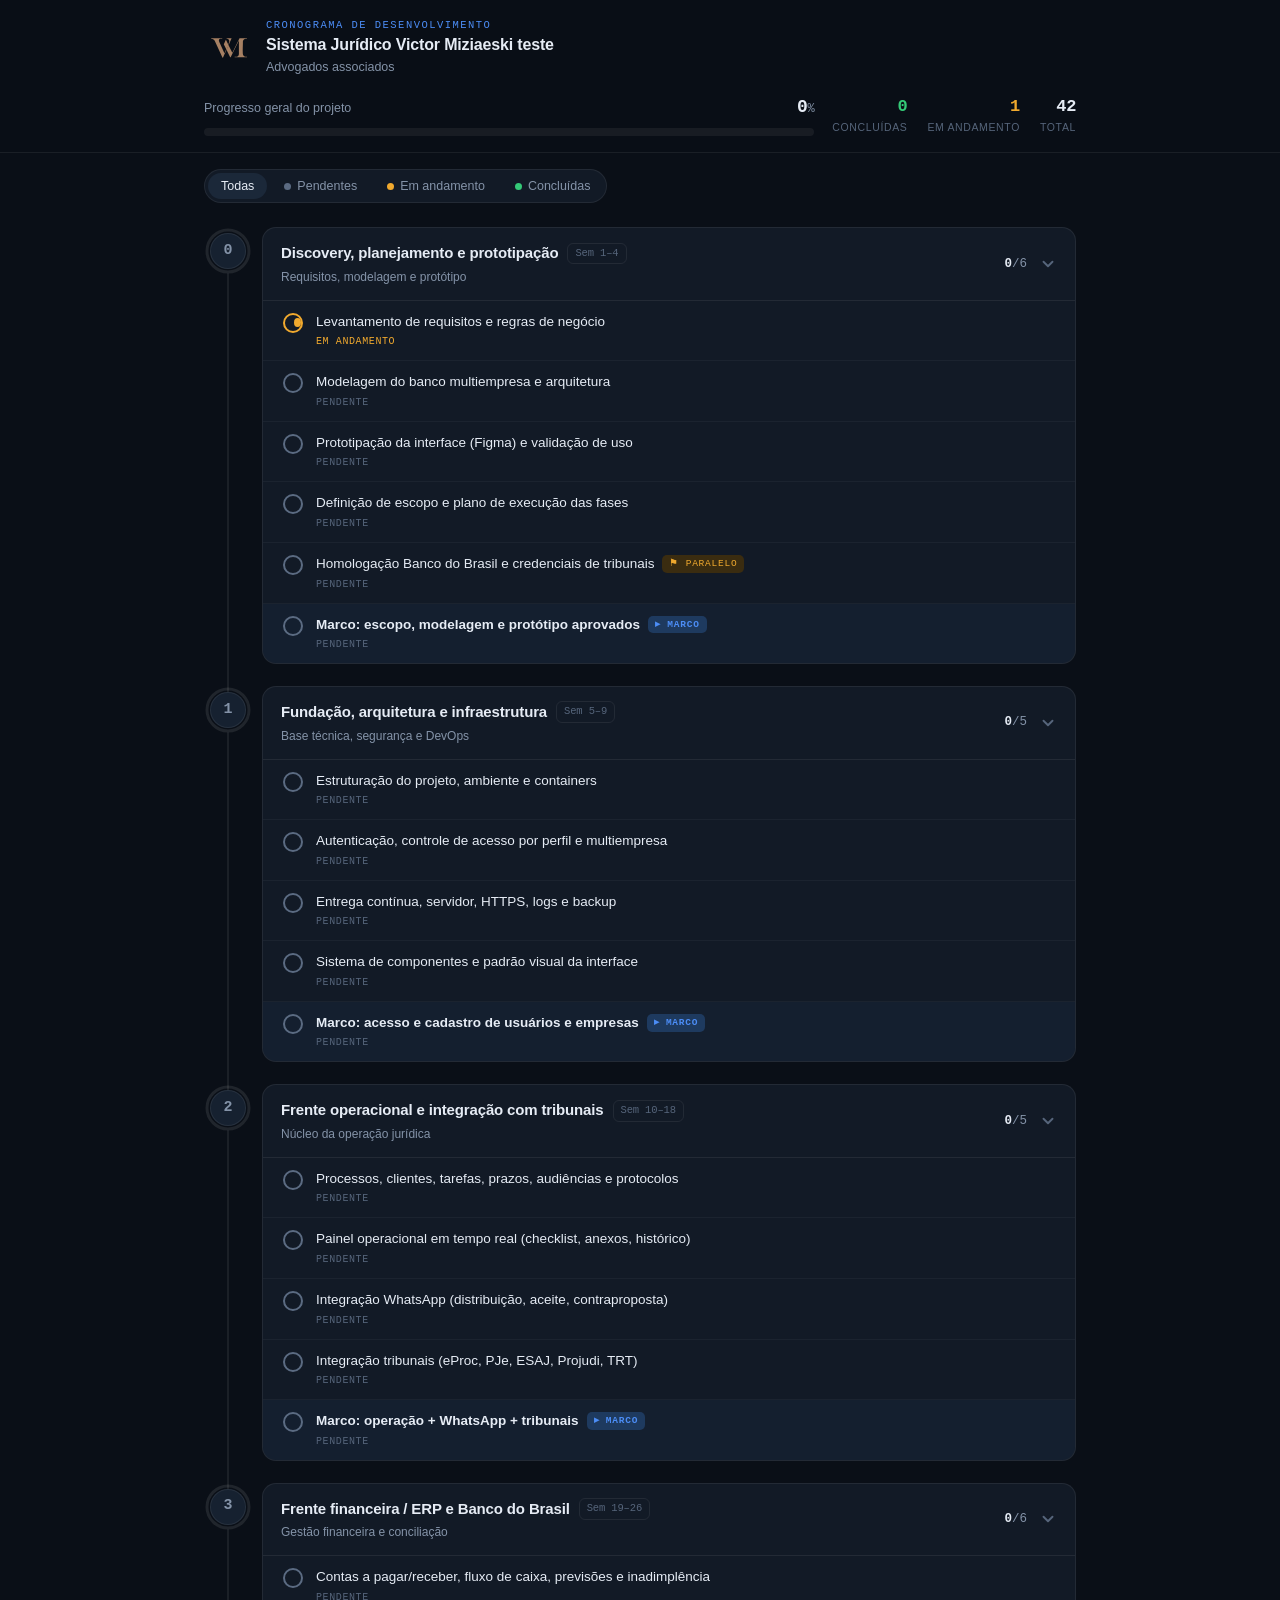
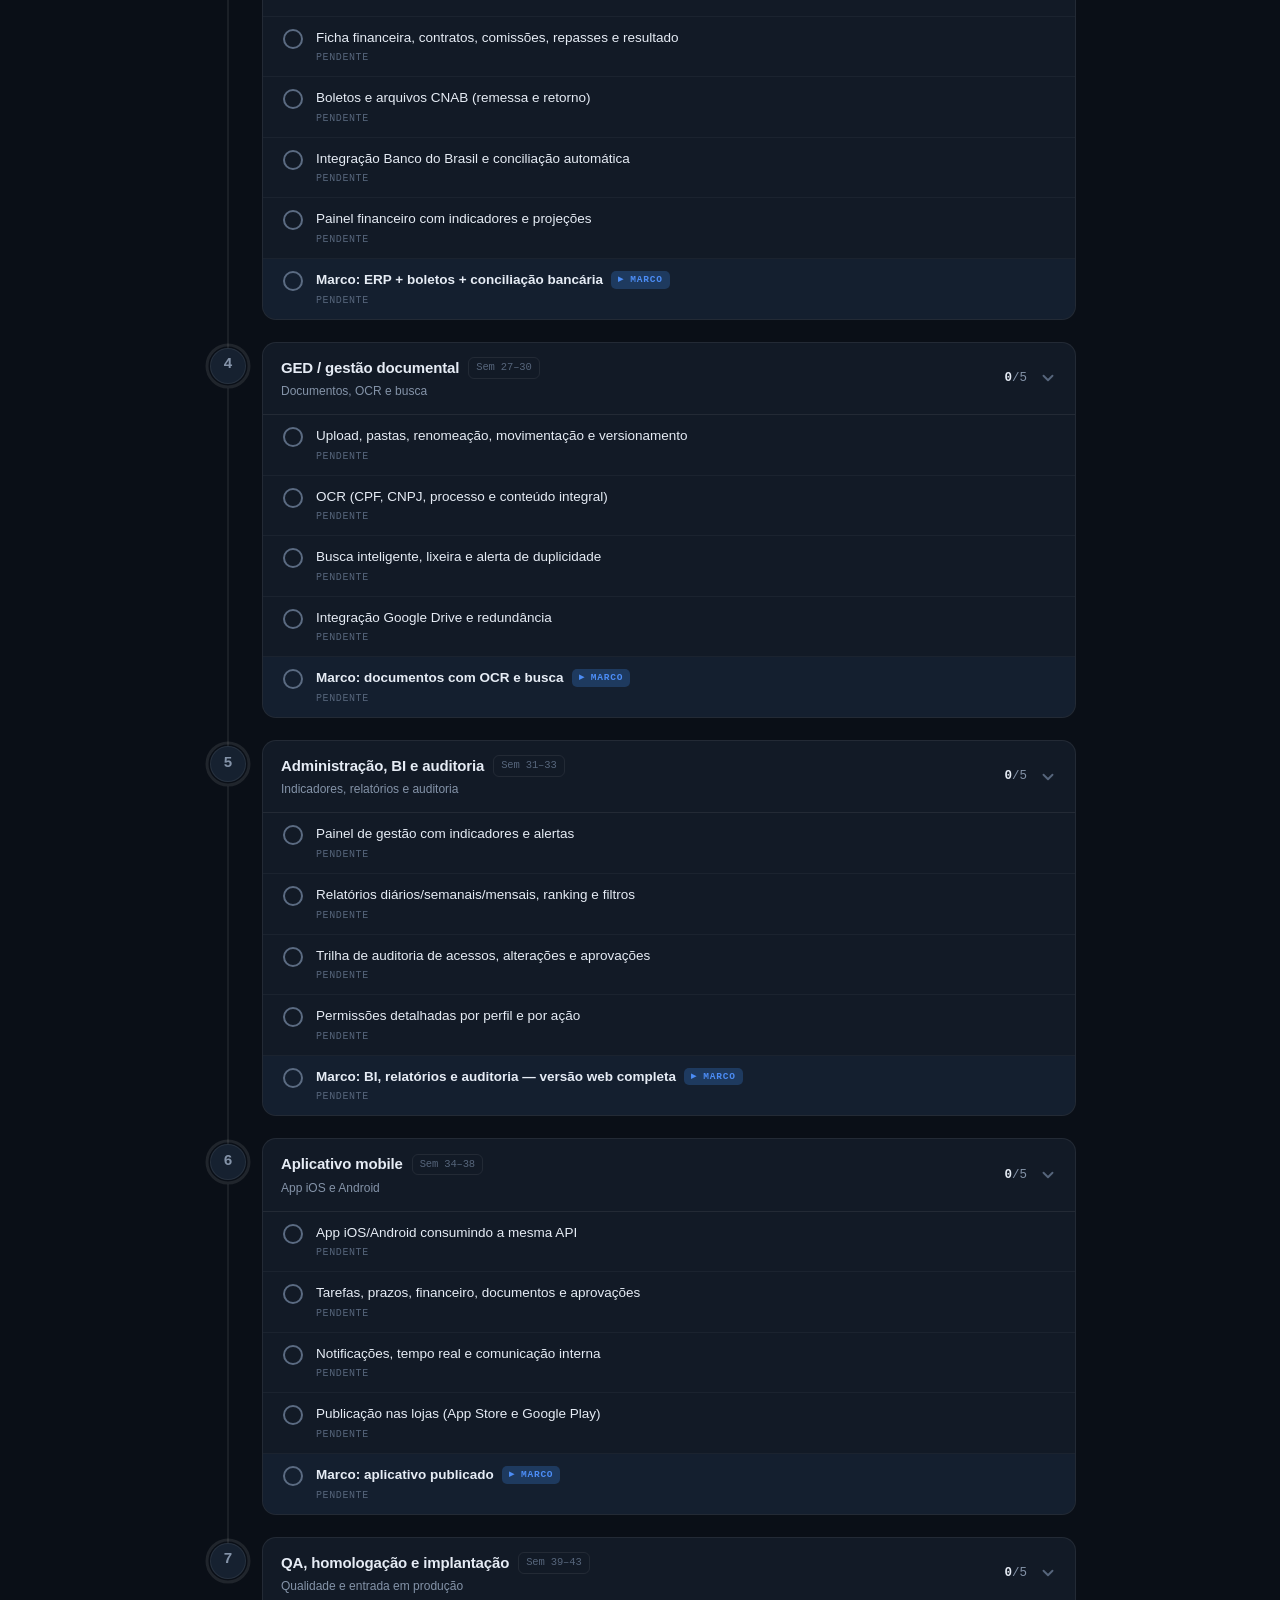
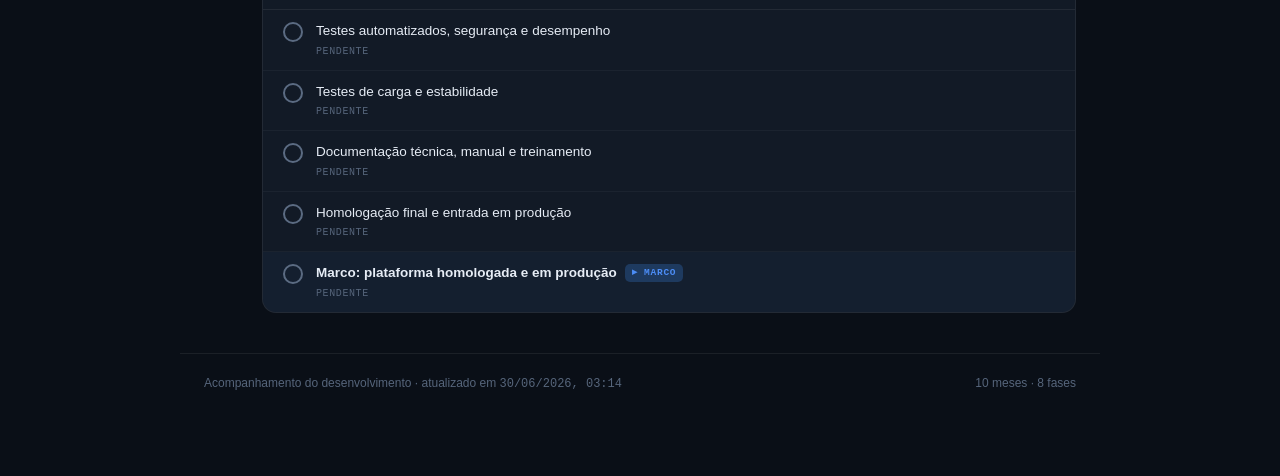
==== commit 2d02b8e2: "teste" ====
--- a/index.html
+++ b/index.html
@@ -21,7 +21,7 @@
         </div>
         <div>
           <div class="eyebrow">Cronograma de desenvolvimento</div>
-          <h1>Sistema Jurídico Victor Miziaeski</h1>
+          <h1>Sistema Jurídico Victor Miziaeski teste</h1>
           <span class="prog-label">Advogados associados</span>
         </div>
       </div>
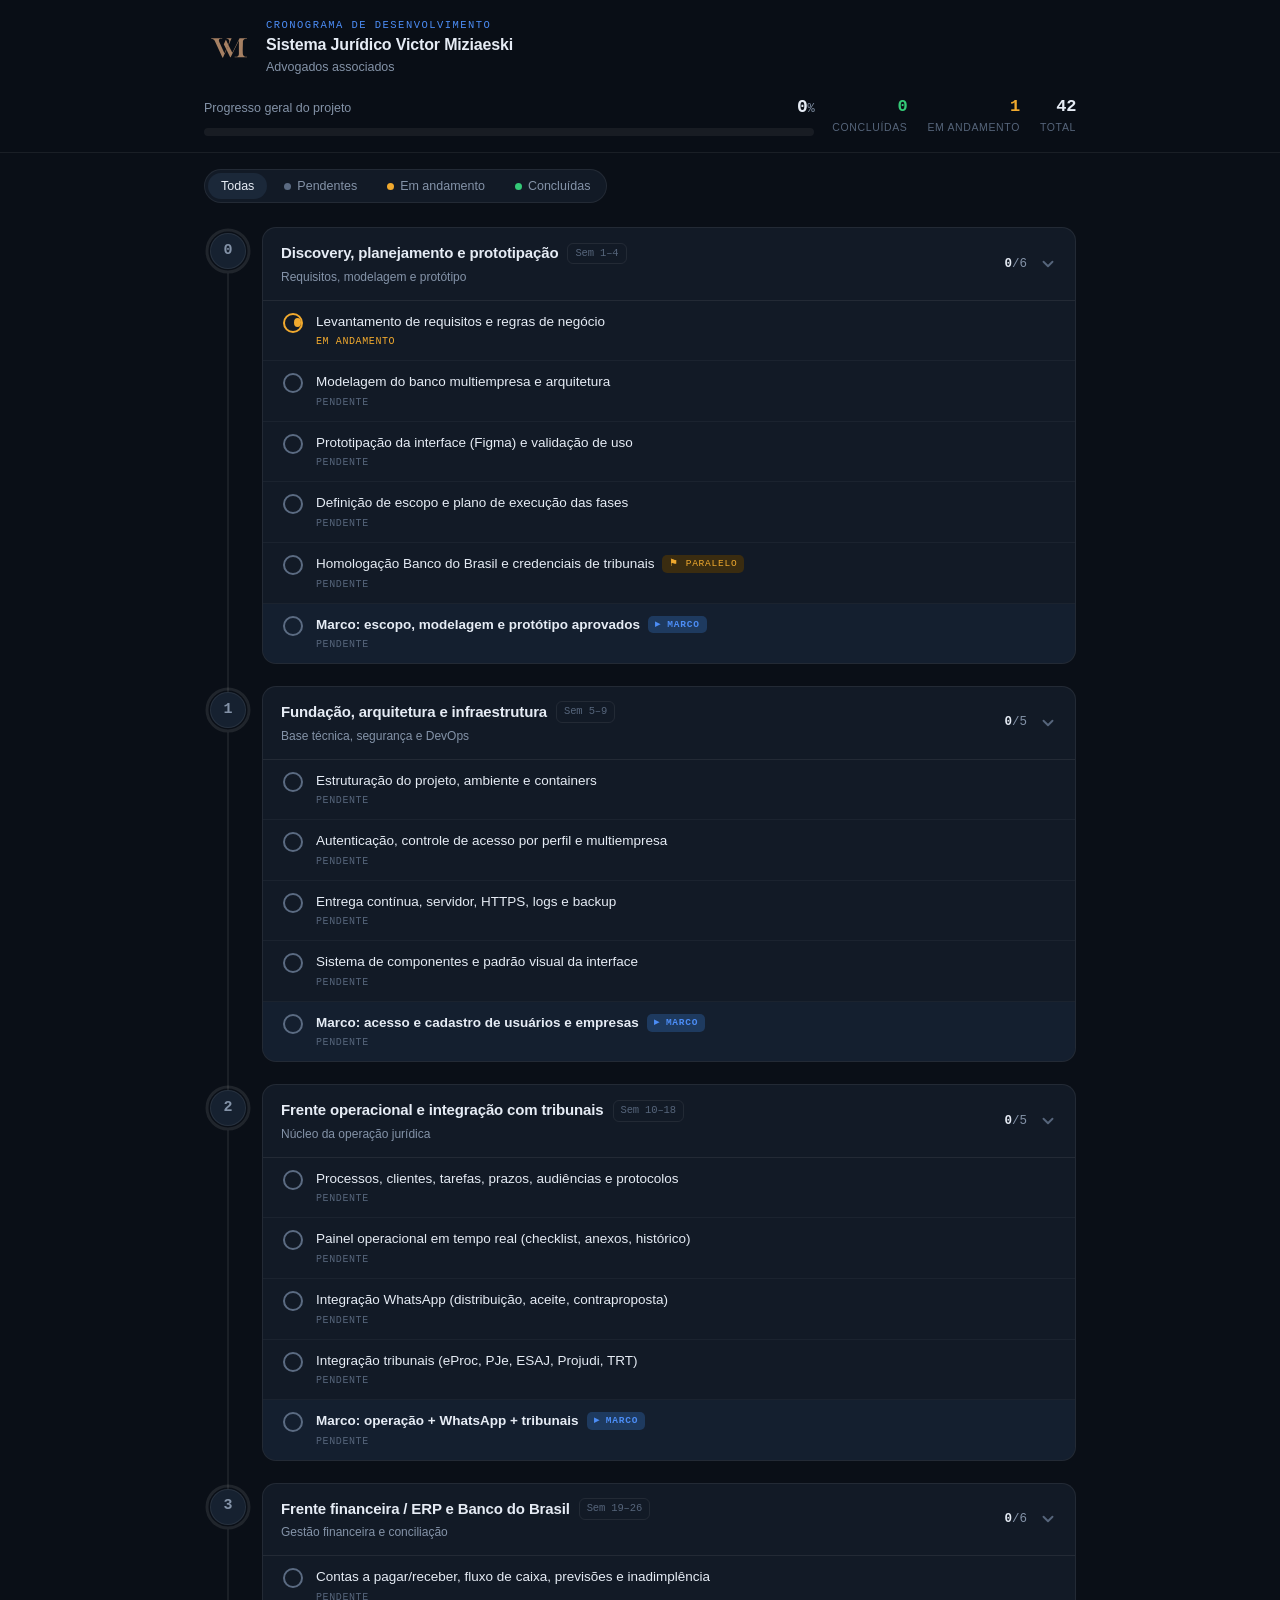
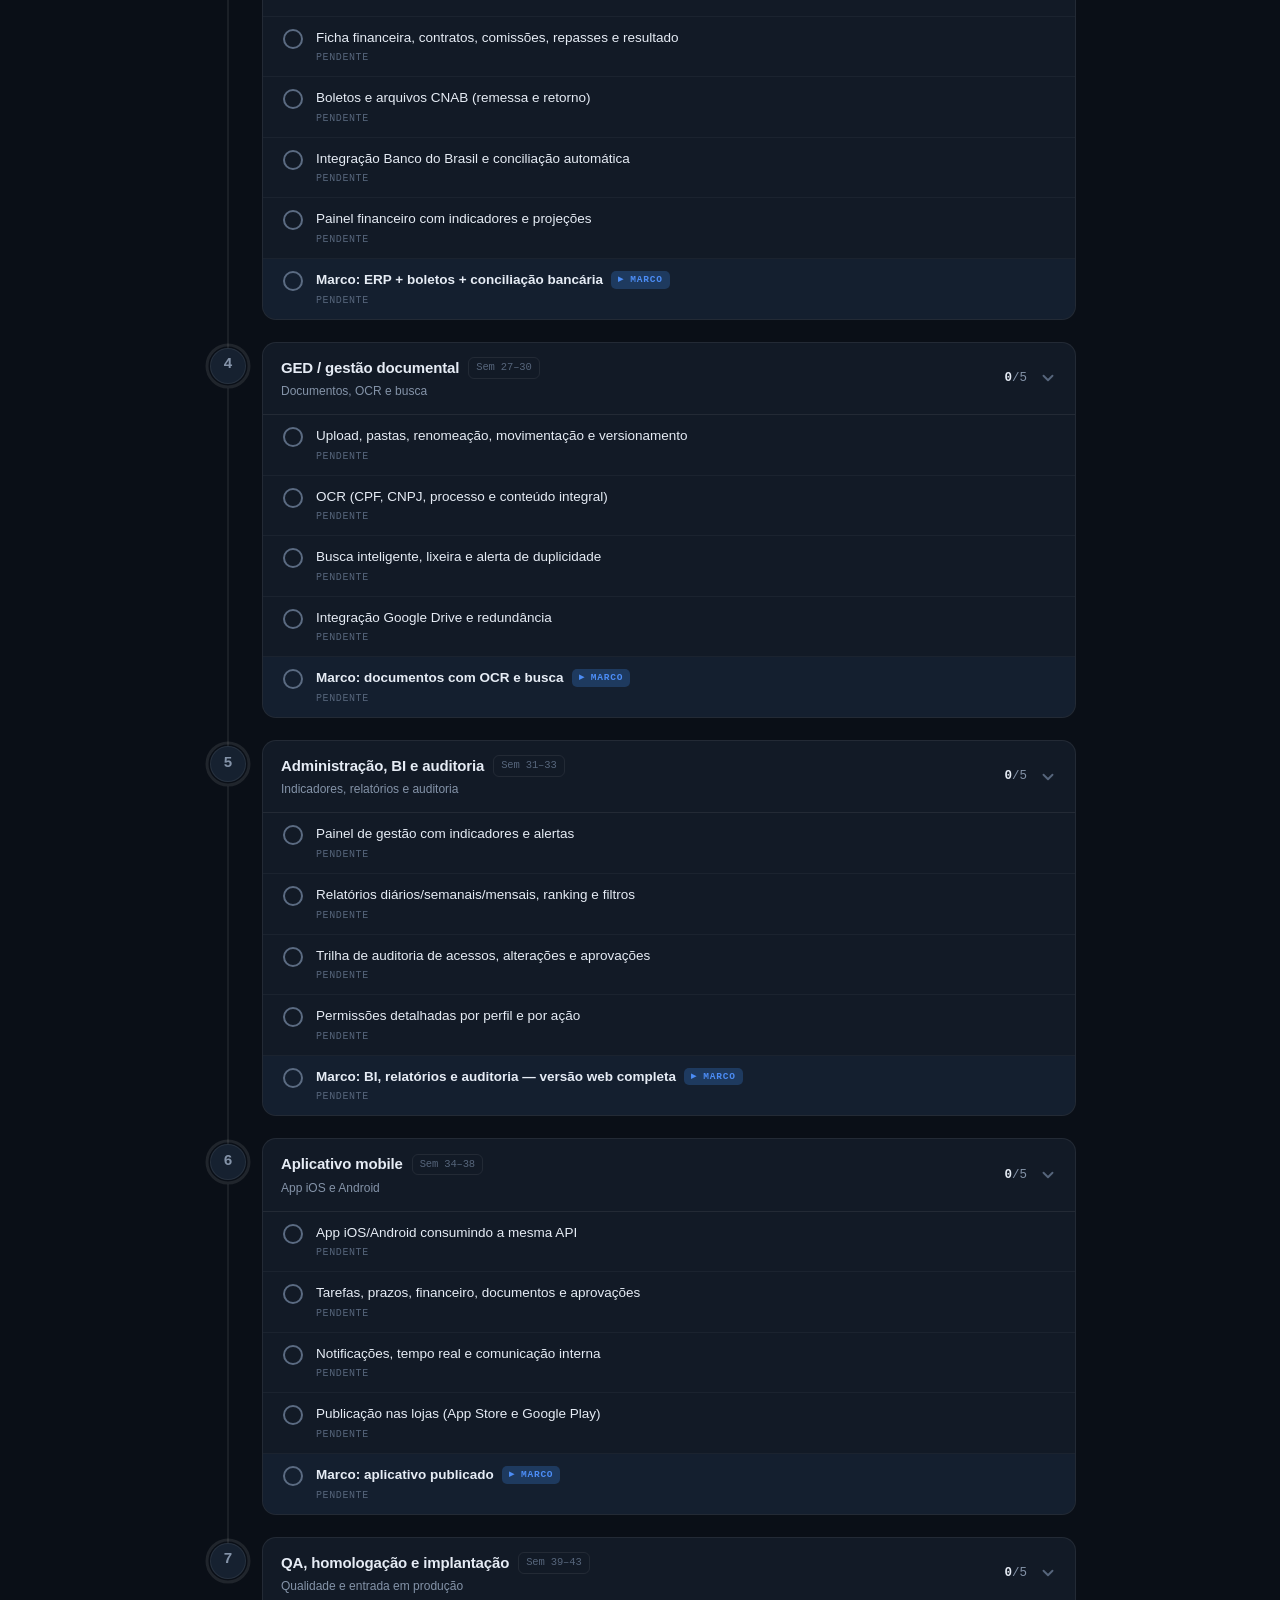
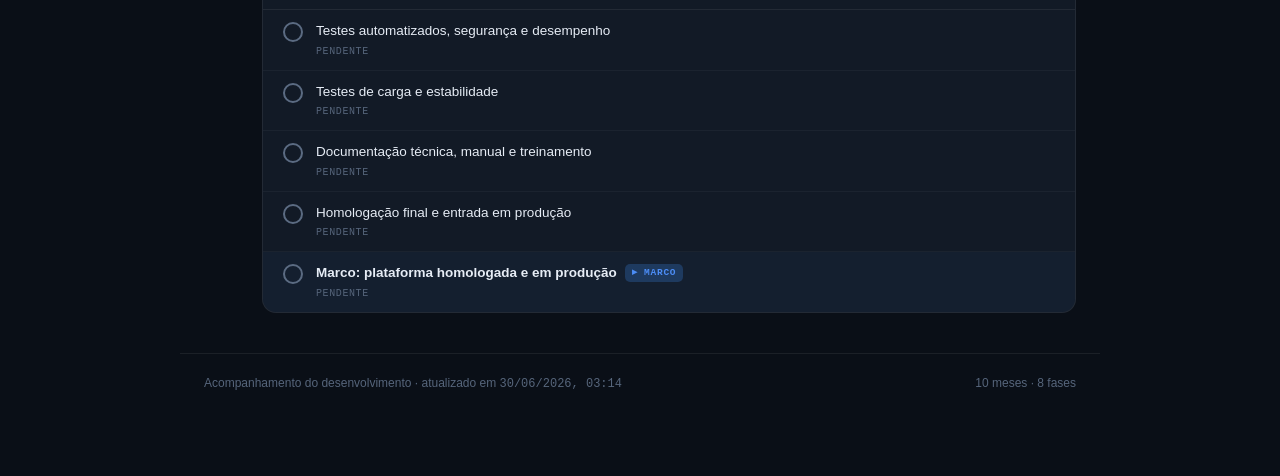
==== commit 2a6df97e: "teste" ====
--- a/index.html
+++ b/index.html
@@ -21,7 +21,7 @@
         </div>
         <div>
           <div class="eyebrow">Cronograma de desenvolvimento</div>
-          <h1>Sistema Jurídico Victor Miziaeski teste</h1>
+          <h1>Sistema Jurídico Victor Miziaeski</h1>
           <span class="prog-label">Advogados associados</span>
         </div>
       </div>
